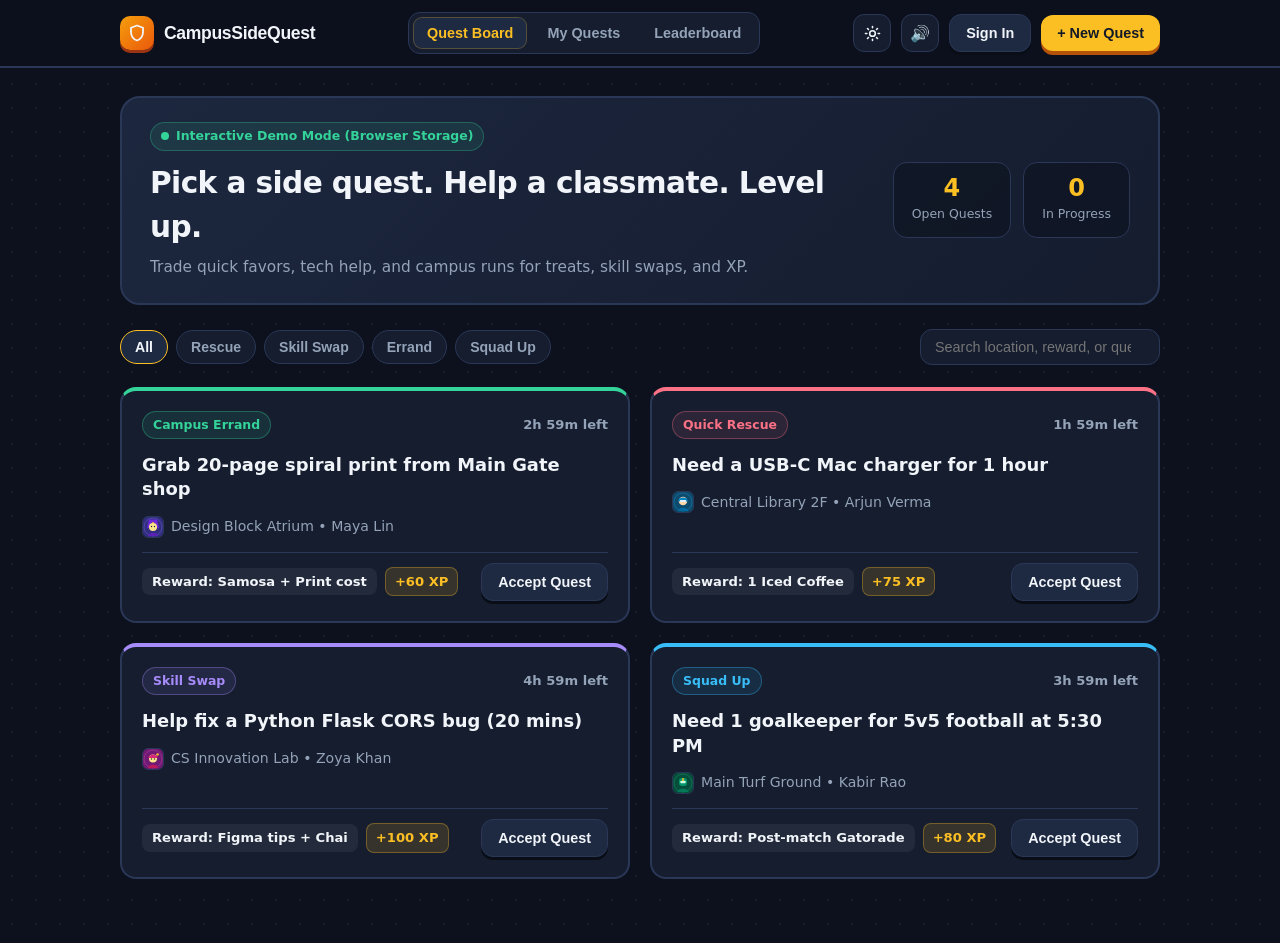
==== index.html @ 1ff0b3d2 "Add dark/light theme toggle, SVG hero avatars, and SFX speaker emoji" ====
<!DOCTYPE html>
<html lang="en">
<head>
  <meta charset="UTF-8" />
  <meta name="viewport" content="width=device-width, initial-scale=1.0" />
  <title>CampusSideQuest — Campus RPG Quest Board</title>
  <link rel="stylesheet" href="./styles.css" />
</head>
<body>
  <canvas id="confetti-canvas" aria-hidden="true"></canvas>

  <!-- Top Game HUD -->
  <header class="hud-bar">
    <div class="hud-inner">
      <button class="brand" id="brand-btn" type="button">
        <span class="brand-icon" aria-hidden="true">
          <svg width="18" height="18" viewBox="0 0 24 24" fill="none" stroke="currentColor" stroke-width="2.4" stroke-linecap="round" stroke-linejoin="round">
            <path d="M12 2L4 5v6.09c0 5.05 3.41 9.76 8 10.91 4.59-1.15 8-5.86 8-10.91V5l-8-3z"/>
          </svg>
        </span>
        <span class="brand-text">CampusSideQuest</span>
      </button>

      <nav class="nav-tabs" aria-label="Main navigation">
        <button class="nav-tab active" data-view="board" type="button">Quest Board</button>
        <button class="nav-tab" data-view="mine" type="button">My Quests</button>
        <button class="nav-tab" data-view="leaderboard" type="button">Leaderboard</button>
      </nav>

      <div class="hud-actions">
        <button class="icon-btn" id="theme-toggle" type="button" title="Toggle dark / light mode" aria-label="Toggle theme">
          <svg id="theme-icon-sun" width="17" height="17" viewBox="0 0 24 24" fill="none" stroke="currentColor" stroke-width="2.2" stroke-linecap="round" stroke-linejoin="round">
            <circle cx="12" cy="12" r="4"/>
            <path d="M12 2v2M12 20v2M4.93 4.93l1.41 1.41M17.66 17.66l1.41 1.41M2 12h2M20 12h2M4.93 19.07l1.41-1.41M17.66 6.34l1.41-1.41"/>
          </svg>
          <svg id="theme-icon-moon" class="hidden" width="17" height="17" viewBox="0 0 24 24" fill="none" stroke="currentColor" stroke-width="2.2" stroke-linecap="round" stroke-linejoin="round">
            <path d="M21 12.79A9 9 0 1 1 11.21 3 7 7 0 0 0 21 12.79z"/>
          </svg>
        </button>

        <button class="icon-btn" id="sfx-toggle" type="button" title="Toggle game sound effects" aria-label="Toggle sound">
          🔊
        </button>

        <button class="hero-pill hidden" id="hero-pill" type="button" title="View Hero Profile & Badges">
          <span class="hero-avatar-box" id="hud-avatar"></span>
          <span class="hero-pill-meta">
            <span class="hero-pill-top">
              <strong id="hud-name">Hero</strong>
              <span class="lvl-tag" id="hud-level">Lv.1</span>
            </span>
            <span class="xp-track">
              <span class="xp-fill" id="hud-xp-fill"></span>
            </span>
          </span>
        </button>

        <button class="btn btn-secondary" id="signin-open-btn" type="button">Sign In</button>
        <button class="btn btn-primary" id="new-quest-btn" type="button">+ New Quest</button>
      </div>
    </div>
  </header>

  <!-- Main Content -->
  <main class="container">
    <!-- VIEW 1: QUEST BOARD -->
    <section id="view-board" class="view active">
      <div class="hero-banner">
        <div>
          <span class="live-dot-pill" id="mode-pill"><span class="pulse-dot"></span> Live Campus Board</span>
          <h1>Pick a side quest. Help a classmate. Level up.</h1>
          <p class="subtitle">Trade quick favors, tech help, and campus runs for treats, skill swaps, and XP.</p>
        </div>
        <div class="banner-stats">
          <div class="stat-chip">
            <span class="stat-num" id="stat-open-count">0</span>
            <span class="stat-label">Open Quests</span>
          </div>
          <div class="stat-chip">
            <span class="stat-num" id="stat-active-count">0</span>
            <span class="stat-label">In Progress</span>
          </div>
        </div>
      </div>

      <div class="toolbar">
        <div class="filter-pills" id="category-filters">
          <button class="filter-pill active" data-cat="all" type="button">All</button>
          <button class="filter-pill" data-cat="rescue" type="button">Rescue</button>
          <button class="filter-pill" data-cat="skill" type="button">Skill Swap</button>
          <button class="filter-pill" data-cat="errand" type="button">Errand</button>
          <button class="filter-pill" data-cat="squad" type="button">Squad Up</button>
        </div>
        <input
          id="search-input"
          class="search-input"
          type="search"
          placeholder="Search location, reward, or quest..."
          aria-label="Search quests"
        />
      </div>

      <div id="board-grid" class="quest-grid"></div>
      <div id="board-empty" class="empty-state hidden">
        <div class="empty-badge">QUEST BOARD</div>
        <h3>No matching quests right now</h3>
        <p>Be the first hero to post a quest or clear your search filter.</p>
        <button class="btn btn-primary" id="empty-post-btn" type="button">+ Post a Quest</button>
      </div>
    </section>

    <!-- VIEW 2: MY QUESTS -->
    <section id="view-mine" class="view">
      <div class="section-head">
        <div>
          <h2>My Quest Log</h2>
          <p class="subtitle">Quests you accepted or posted, with live chat and 4-digit handshake PINs.</p>
        </div>
      </div>
      <div id="mine-guest" class="empty-state hidden">
        <div class="empty-badge">GUILD ACCESS</div>
        <h3>Sign in to view your Quest Log</h3>
        <p>Track quests you've posted or accepted and earn campus XP.</p>
        <button class="btn btn-primary" id="mine-signin-btn" type="button">Choose Your Hero</button>
      </div>
      <div id="mine-grid" class="quest-grid"></div>
      <div id="mine-empty" class="empty-state hidden">
        <div class="empty-badge">EMPTY LOG</div>
        <h3>Your Quest Log is empty</h3>
        <p>Accept an open quest from the board or post one of your own!</p>
      </div>
    </section>

    <!-- VIEW 3: LEADERBOARD -->
    <section id="view-leaderboard" class="view">
      <div class="section-head">
        <div>
          <h2>Campus Hall of Fame</h2>
          <p class="subtitle">Top helpers and friendly rivalry across departments and hostels.</p>
        </div>
      </div>

      <div class="leaderboard-layout">
        <div class="panel">
          <h3 class="panel-title">Top Heroes</h3>
          <div id="lb-heroes" class="lb-list"></div>
        </div>

        <div class="panel">
          <div class="panel-header-row">
            <h3 class="panel-title">Guild Standings</h3>
            <div class="segmented" id="guild-toggle">
              <button class="seg-btn active" data-guild="departments" type="button">Departments</button>
              <button class="seg-btn" data-guild="hostels" type="button">Hostels</button>
            </div>
          </div>
          <div id="lb-guilds" class="lb-list"></div>
        </div>
      </div>
    </section>
  </main>

  <!-- MODAL: AUTH / DEMO HEROES -->
  <div id="auth-modal" class="modal-backdrop hidden" role="dialog" aria-modal="true" aria-labelledby="auth-modal-title">
    <div class="modal modal-sm">
      <div class="modal-header">
        <h3 id="auth-modal-title">Enter the Guild</h3>
        <button class="close-btn" data-close="auth-modal" type="button" aria-label="Close">&times;</button>
      </div>

      <div class="auth-tabs">
        <button class="auth-tab active" data-auth-tab="demo" type="button">Quick Demo</button>
        <button class="auth-tab" data-auth-tab="login" type="button">Sign In</button>
        <button class="auth-tab" data-auth-tab="register" type="button">New Hero</button>
      </div>

      <div id="auth-pane-demo" class="auth-pane active">
        <p class="muted-text">Jump in with 1 click to test the full quest flow &amp; live handshake:</p>
        <div class="demo-grid">
          <button class="demo-card" data-demo-email="maya@campus.edu" type="button">
            <span class="hero-avatar-box" data-avatar-key="CM"></span>
            <span><strong>Maya Lin</strong><small>CS • North Hall</small></span>
          </button>
          <button class="demo-card" data-demo-email="arjun@campus.edu" type="button">
            <span class="hero-avatar-box" data-avatar-key="TR"></span>
            <span><strong>Arjun Verma</strong><small>ECE • Cedar Block</small></span>
          </button>
          <button class="demo-card" data-demo-email="zoya@campus.edu" type="button">
            <span class="hero-avatar-box" data-avatar-key="PB"></span>
            <span><strong>Zoya Khan</strong><small>Design • Artisan Wing</small></span>
          </button>
          <button class="demo-card" data-demo-email="kabir@campus.edu" type="button">
            <span class="hero-avatar-box" data-avatar-key="ST"></span>
            <span><strong>Kabir Rao</strong><small>Mech • North Hall</small></span>
          </button>
        </div>
      </div>

      <form id="login-form" class="auth-pane">
        <label class="field">
          <span>College Email</span>
          <input name="email" type="email" required placeholder="you@campus.edu" />
        </label>
        <label class="field">
          <span>Password</span>
          <input name="password" type="password" required placeholder="••••••••" />
        </label>
        <button class="btn btn-primary btn-full" type="submit">Sign In</button>
      </form>

      <form id="register-form" class="auth-pane">
        <label class="field">
          <span>Your Name</span>
          <input name="name" type="text" required minlength="2" maxlength="40" placeholder="e.g. Riya Sharma" />
        </label>
        <label class="field">
          <span>College Email</span>
          <input name="email" type="email" required placeholder="riya@campus.edu" />
        </label>
        <div class="field-row">
          <label class="field">
            <span>Department</span>
            <input name="department" type="text" required maxlength="24" placeholder="CS" value="CS" />
          </label>
          <label class="field">
            <span>Hostel / Wing</span>
            <input name="hostel" type="text" required maxlength="30" placeholder="North Hall" value="North Hall" />
          </label>
        </div>
        <label class="field">
          <span>Hero Class</span>
          <select name="avatar" id="hero-class-select">
            <option value="CM">Code Mage (CM)</option>
            <option value="TR">Tech Ranger (TR)</option>
            <option value="PB">Pixel Bard (PB)</option>
            <option value="ST">Squad Tank (ST)</option>
            <option value="NO">Night Owl (NO)</option>
            <option value="LA">Lab Alchemist (LA)</option>
          </select>
        </label>
        <label class="field">
          <span>Password</span>
          <input name="password" type="password" required minlength="6" placeholder="At least 6 characters" />
        </label>
        <button class="btn btn-primary btn-full" type="submit">Create Hero &amp; Join</button>
      </form>
    </div>
  </div>

  <!-- MODAL: CREATE QUEST -->
  <div id="create-modal" class="modal-backdrop hidden" role="dialog" aria-modal="true" aria-labelledby="create-modal-title">
    <div class="modal modal-sm">
      <div class="modal-header">
        <h3 id="create-modal-title">Post a New Quest</h3>
        <button class="close-btn" data-close="create-modal" type="button" aria-label="Close">&times;</button>
      </div>
      <form id="create-quest-form" class="stack-form">
        <label class="field">
          <span>Category</span>
          <select name="category" id="quest-category-input">
            <option value="rescue">Quick Rescue (+75 XP)</option>
            <option value="skill">Skill Swap (+100 XP)</option>
            <option value="errand">Campus Errand (+60 XP)</option>
            <option value="squad">Squad Up (+80 XP)</option>
          </select>
        </label>
        <label class="field">
          <span>Quest Title</span>
          <input name="title" type="text" required minlength="4" maxlength="100" placeholder="e.g. Need a scientific calculator for 2 PM exam" />
        </label>
        <label class="field">
          <span>Campus Location</span>
          <input name="location" type="text" required minlength="2" maxlength="60" placeholder="e.g. Library 2F / Block B" />
        </label>
        <div class="field-row">
          <label class="field">
            <span>Reward / Barter</span>
            <input name="reward_text" type="text" maxlength="50" placeholder="e.g. 1 Cold Coffee" />
          </label>
          <label class="field">
            <span>Expires In</span>
            <select name="duration_minutes">
              <option value="60">1 hour</option>
              <option value="120" selected>2 hours</option>
              <option value="240">4 hours</option>
              <option value="480">8 hours</option>
            </select>
          </label>
        </div>
        <label class="field">
          <span>Details (optional)</span>
          <textarea name="description" rows="2" maxlength="400" placeholder="Quick note so your helper knows where to meet you..."></textarea>
        </label>
        <button class="btn btn-primary btn-full" type="submit">Publish Quest</button>
      </form>
    </div>
  </div>

  <!-- MODAL: QUEST DETAIL & HANDSHAKE -->
  <div id="detail-modal" class="modal-backdrop hidden" role="dialog" aria-modal="true" aria-labelledby="detail-title">
    <div class="modal modal-lg">
      <div class="modal-header">
        <div class="detail-header-badges">
          <span class="cat-badge" id="detail-category">Rescue</span>
          <span class="status-pill" id="detail-status">Open</span>
        </div>
        <button class="close-btn" data-close="detail-modal" type="button" aria-label="Close">&times;</button>
      </div>

      <h2 id="detail-title" class="detail-title"></h2>
      <p id="detail-desc" class="detail-desc"></p>

      <div class="detail-meta-grid">
        <div class="meta-box">
          <span class="meta-label">Location</span>
          <strong id="detail-location">—</strong>
        </div>
        <div class="meta-box">
          <span class="meta-label">Reward</span>
          <strong id="detail-reward">—</strong>
        </div>
        <div class="meta-box">
          <span class="meta-label">XP Bounty</span>
          <strong id="detail-xp" class="xp-gold">+75 XP</strong>
        </div>
        <div class="meta-box">
          <span class="meta-label">Time Left</span>
          <strong id="detail-timer">—</strong>
        </div>
      </div>

      <div class="party-row" id="detail-party"></div>

      <!-- Handshake / Action Area -->
      <div id="detail-action-box" class="handshake-box"></div>

      <!-- Party Chat -->
      <div class="chat-panel">
        <div class="chat-title">Quest Party Chat</div>
        <div id="detail-messages" class="chat-messages"></div>
        <form id="chat-form" class="chat-form">
          <input id="chat-input" type="text" maxlength="300" placeholder="Send a quick message..." />
          <button class="btn btn-secondary" type="submit">Send</button>
        </form>
      </div>
    </div>
  </div>

  <!-- MODAL: HERO PROFILE & BADGES -->
  <div id="profile-modal" class="modal-backdrop hidden" role="dialog" aria-modal="true" aria-labelledby="profile-name">
    <div class="modal modal-sm">
      <div class="modal-header">
        <h3>Hero Card</h3>
        <button class="close-btn" data-close="profile-modal" type="button" aria-label="Close">&times;</button>
      </div>
      <div class="profile-hero">
        <div class="profile-avatar" id="profile-avatar">CM</div>
        <div>
          <h2 id="profile-name">Hero</h2>
          <p class="muted-text" id="profile-subtitle">Lv.1 Campus Rookie</p>
        </div>
      </div>
      <div class="profile-xp-box">
        <div class="profile-xp-top">
          <span id="profile-xp-label">0 / 150 XP</span>
          <span id="profile-reliability">100% Reliable</span>
        </div>
        <div class="xp-track xp-track-lg">
          <div class="xp-fill" id="profile-xp-fill"></div>
        </div>
      </div>
      <div class="badges-section">
        <h4>Badges</h4>
        <div id="profile-badges" class="badge-grid"></div>
      </div>
      <div class="profile-footer">
        <button class="btn btn-secondary" id="switch-hero-btn" type="button">Switch Hero</button>
        <button class="btn btn-danger" id="logout-btn" type="button">Sign Out</button>
      </div>
    </div>
  </div>

  <!-- Toast Stack -->
  <div id="toast-container" class="toast-container" aria-live="polite"></div>

  <script src="./app.js"></script>
</body>
</html>
---- styles.css ----
:root {
  --bg: #0c111d;
  --bg-card: #151d2f;
  --bg-card-hover: #1b253c;
  --bg-elevated: #1e2942;
  --hud-bg: rgba(12, 17, 29, 0.88);
  --banner-bg: linear-gradient(135deg, rgba(30, 41, 66, 0.9), rgba(21, 29, 47, 0.95));
  --surface-subtle: rgba(12, 17, 29, 0.55);
  --surface-soft: rgba(255, 255, 255, 0.06);
  --border: #2a3756;
  --dot-color: rgba(148, 163, 184, 0.09);
  --text: #f1f5f9;
  --text-muted: #94a3b8;
  --gold: #fbbf24;
  --gold-text: #fbbf24;
  --gold-dark: #b45309;
  --primary: #38bdf8;
  --primary-dark: #0284c7;
  --emerald: #34d399;
  --emerald-dark: #059669;
  --violet: #a78bfa;
  --coral: #fb7185;
  --danger: #f43f5e;
  --danger-dark: #be123c;
  --btn-secondary-shadow: #090d16;
  --radius: 16px;
}

html[data-theme="light"] {
  --bg: #f3f5fa;
  --bg-card: #ffffff;
  --bg-card-hover: #f8faff;
  --bg-elevated: #e8eef8;
  --hud-bg: rgba(255, 255, 255, 0.9);
  --banner-bg: linear-gradient(135deg, #ffffff, #e9effb);
  --surface-subtle: #f1f5fc;
  --surface-soft: #eef2fa;
  --border: #cfd9ec;
  --dot-color: rgba(71, 85, 105, 0.12);
  --text: #0f172a;
  --text-muted: #475569;
  --gold: #f59e0b;
  --gold-text: #b45309;
  --gold-dark: #b45309;
  --primary: #0284c7;
  --primary-dark: #0369a1;
  --emerald: #10b981;
  --emerald-dark: #047857;
  --violet: #7c3aed;
  --coral: #e11d48;
  --danger: #e11d48;
  --danger-dark: #9f1239;
  --btn-secondary-shadow: #cbd5e1;
}

* {
  box-sizing: border-box;
}

html, body {
  margin: 0;
  padding: 0;
  min-height: 100%;
  font-family: "Inter", "Segoe UI", system-ui, -apple-system, sans-serif;
  background-color: var(--bg);
  background-image: radial-gradient(var(--dot-color) 1px, transparent 1px);
  background-size: 24px 24px;
  color: var(--text);
  line-height: 1.5;
  transition: background-color 0.2s ease, color 0.2s ease;
}

.hidden {
  display: none !important;
}

#confetti-canvas {
  position: fixed;
  inset: 0;
  width: 100%;
  height: 100%;
  pointer-events: none;
  z-index: 9999;
}

/* ---- Top HUD ---- */
.hud-bar {
  position: sticky;
  top: 0;
  z-index: 50;
  background: var(--hud-bg);
  backdrop-filter: blur(12px);
  border-bottom: 2px solid var(--border);
}

.hud-inner {
  max-width: 1080px;
  margin: 0 auto;
  padding: 12px 20px;
  display: flex;
  align-items: center;
  justify-content: space-between;
  gap: 14px;
  flex-wrap: wrap;
}

.brand {
  background: none;
  border: none;
  color: var(--text);
  display: flex;
  align-items: center;
  gap: 10px;
  font-size: 1.1rem;
  font-weight: 800;
  letter-spacing: -0.02em;
  cursor: pointer;
  padding: 4px 0;
}

.brand-icon {
  display: grid;
  place-items: center;
  width: 34px;
  height: 34px;
  border-radius: 10px;
  background: linear-gradient(135deg, #f59e0b, #ea580c);
  font-size: 1.05rem;
  box-shadow: 0 3px 0 #9a3412;
}

.nav-tabs {
  display: flex;
  gap: 6px;
  background: var(--bg-card);
  padding: 4px;
  border-radius: 12px;
  border: 1.5px solid var(--border);
}

.nav-tab {
  background: transparent;
  border: none;
  color: var(--text-muted);
  font-weight: 600;
  font-size: 0.9rem;
  padding: 8px 14px;
  border-radius: 9px;
  cursor: pointer;
  transition: all 0.15s ease;
}

.nav-tab:hover {
  color: var(--text);
}

.nav-tab.active {
  background: var(--bg-elevated);
  color: var(--gold);
  box-shadow: inset 0 0 0 1px rgba(251, 191, 36, 0.25);
}

.hud-actions {
  display: flex;
  align-items: center;
  gap: 10px;
}

.icon-btn {
  width: 38px;
  height: 38px;
  border-radius: 11px;
  border: 1.5px solid var(--border);
  background: var(--bg-card);
  color: var(--text);
  font-size: 1rem;
  cursor: pointer;
  display: grid;
  place-items: center;
  transition: background 0.15s ease, border-color 0.15s ease;
}

.icon-btn:hover {
  background: var(--bg-elevated);
}

.hero-avatar-box {
  display: grid;
  place-items: center;
  width: 34px;
  height: 34px;
  border-radius: 10px;
  overflow: hidden;
  flex-shrink: 0;
  border: 1.5px solid var(--border);
}

.hero-avatar-box svg {
  width: 100%;
  height: 100%;
  display: block;
}

.hero-avatar-sm {
  width: 22px;
  height: 22px;
  border-radius: 6px;
}

.profile-avatar .hero-avatar-box {
  width: 100%;
  height: 100%;
  border: none;
  border-radius: 14px;
}

.hero-emblem {
  display: grid;
  place-items: center;
  width: 34px;
  height: 34px;
  border-radius: 10px;
  background: linear-gradient(135deg, #253352, #172035);
  border: 1.5px solid rgba(251, 191, 36, 0.35);
  color: var(--gold);
  font-size: 0.78rem;
  font-weight: 900;
  letter-spacing: 0.04em;
  flex-shrink: 0;
}

.badge-crest {
  display: grid;
  place-items: center;
  width: 32px;
  height: 32px;
  border-radius: 9px;
  background: rgba(251, 191, 36, 0.14);
  border: 1.5px solid rgba(251, 191, 36, 0.45);
  color: var(--gold);
  font-size: 0.76rem;
  font-weight: 900;
  flex-shrink: 0;
}

.empty-badge {
  display: inline-block;
  font-size: 0.74rem;
  font-weight: 800;
  letter-spacing: 0.08em;
  color: var(--gold);
  background: rgba(251, 191, 36, 0.12);
  border: 1px solid rgba(251, 191, 36, 0.3);
  border-radius: 999px;
  padding: 5px 12px;
  margin-bottom: 12px;
}

.rank-1 { color: var(--gold); }
.rank-2 { color: #cbd5e1; }
.rank-3 { color: #fb923c; }

/* ---- Tactile RPG Buttons ---- */
.btn {
  border: none;
  border-radius: 12px;
  font-weight: 700;
  font-size: 0.9rem;
  padding: 10px 16px;
  cursor: pointer;
  transition: transform 0.08s ease, filter 0.15s ease;
  display: inline-flex;
  align-items: center;
  justify-content: center;
  gap: 6px;
}

.btn:active {
  transform: translateY(2px);
}

.btn-primary {
  background: var(--gold);
  color: #111827;
  box-shadow: 0 4px 0 var(--gold-dark);
}

.btn-primary:hover {
  filter: brightness(1.06);
}

.btn-primary:active {
  box-shadow: 0 2px 0 var(--gold-dark);
}

.btn-emerald {
  background: var(--emerald);
  color: #06281e;
  box-shadow: 0 4px 0 var(--emerald-dark);
}

.btn-emerald:active {
  box-shadow: 0 2px 0 var(--emerald-dark);
}

.btn-secondary {
  background: var(--bg-elevated);
  color: var(--text);
  border: 1.5px solid var(--border);
  box-shadow: 0 3px 0 var(--btn-secondary-shadow);
}

.btn-secondary:hover {
  filter: brightness(1.06);
}

.btn-danger {
  background: var(--danger);
  color: #fff;
  box-shadow: 0 4px 0 var(--danger-dark);
}

.btn-full {
  width: 100%;
}

/* ---- Hero HUD Pill ---- */
.hero-pill {
  display: flex;
  align-items: center;
  gap: 10px;
  background: var(--bg-card);
  border: 1.5px solid var(--border);
  border-radius: 12px;
  padding: 5px 12px 5px 8px;
  color: var(--text);
  cursor: pointer;
}

.hero-pill:hover {
  border-color: var(--gold);
}

.hero-pill-avatar {
  font-size: 1.35rem;
  line-height: 1;
}

.hero-pill-meta {
  display: flex;
  flex-direction: column;
  gap: 4px;
  min-width: 96px;
}

.hero-pill-top {
  display: flex;
  align-items: center;
  justify-content: space-between;
  gap: 8px;
  font-size: 0.82rem;
}

.lvl-tag {
  color: var(--gold-text);
  font-weight: 800;
}

.xp-track {
  width: 100%;
  height: 6px;
  background: var(--surface-subtle);
  border-radius: 999px;
  overflow: hidden;
  border: 1px solid var(--border);
}

.xp-track-lg {
  height: 10px;
}

.xp-fill {
  display: block;
  height: 100%;
  width: 0%;
  background: linear-gradient(90deg, #f59e0b, #fde047);
  border-radius: 999px;
  transition: width 0.35s ease;
}

/* ---- Main Container ---- */
.container {
  max-width: 1080px;
  margin: 0 auto;
  padding: 28px 20px 64px;
}

.view {
  display: none;
}

.view.active {
  display: block;
  animation: fadeIn 0.2s ease;
}

@keyframes fadeIn {
  from { opacity: 0; transform: translateY(4px); }
  to { opacity: 1; transform: translateY(0); }
}

/* ---- Hero Banner ---- */
.hero-banner {
  background: var(--banner-bg);
  border: 2px solid var(--border);
  border-radius: 20px;
  padding: 24px 28px;
  display: flex;
  align-items: center;
  justify-content: space-between;
  gap: 24px;
  margin-bottom: 24px;
}

.live-dot-pill {
  display: inline-flex;
  align-items: center;
  gap: 7px;
  font-size: 0.78rem;
  font-weight: 700;
  color: var(--emerald);
  background: rgba(52, 211, 153, 0.1);
  border: 1px solid rgba(52, 211, 153, 0.3);
  padding: 4px 10px;
  border-radius: 999px;
  margin-bottom: 10px;
}

.pulse-dot {
  width: 8px;
  height: 8px;
  border-radius: 50%;
  background: var(--emerald);
  box-shadow: 0 0 0 0 rgba(52, 211, 153, 0.7);
  animation: pulse 2s infinite;
}

@keyframes pulse {
  0% { box-shadow: 0 0 0 0 rgba(52, 211, 153, 0.6); }
  70% { box-shadow: 0 0 0 8px rgba(52, 211, 153, 0); }
  100% { box-shadow: 0 0 0 0 rgba(52, 211, 153, 0); }
}

.hero-banner h1 {
  margin: 0 0 6px;
  font-size: clamp(1.35rem, 2.5vw, 1.85rem);
  letter-spacing: -0.02em;
}

.subtitle {
  margin: 0;
  color: var(--text-muted);
  font-size: 0.96rem;
}

.banner-stats {
  display: flex;
  gap: 12px;
  flex-shrink: 0;
}

.stat-chip {
  background: var(--surface-subtle);
  border: 1.5px solid var(--border);
  border-radius: 14px;
  padding: 12px 18px;
  text-align: center;
  min-width: 105px;
}

.stat-num {
  display: block;
  font-size: 1.5rem;
  font-weight: 800;
  color: var(--gold-text);
  line-height: 1.1;
}

.stat-label {
  font-size: 0.78rem;
  color: var(--text-muted);
}

/* ---- Toolbar ---- */
.toolbar {
  display: flex;
  align-items: center;
  justify-content: space-between;
  gap: 14px;
  margin-bottom: 22px;
  flex-wrap: wrap;
}

.filter-pills {
  display: flex;
  gap: 8px;
  flex-wrap: wrap;
}

.filter-pill {
  background: var(--bg-card);
  border: 1.5px solid var(--border);
  color: var(--text-muted);
  font-weight: 600;
  font-size: 0.88rem;
  padding: 8px 14px;
  border-radius: 999px;
  cursor: pointer;
  transition: all 0.15s ease;
}

.filter-pill:hover {
  color: var(--text);
  border-color: #475569;
}

.filter-pill.active {
  background: var(--bg-elevated);
  color: var(--text);
  border-color: var(--gold);
}

.search-input {
  background: var(--bg-card);
  border: 1.5px solid var(--border);
  border-radius: 12px;
  padding: 9px 14px;
  color: var(--text);
  font-size: 0.9rem;
  min-width: 240px;
}

.search-input:focus {
  outline: none;
  border-color: var(--primary);
}

/* ---- Quest Grid & Cards (Uncluttered!) ---- */
.quest-grid {
  display: grid;
  grid-template-columns: repeat(2, minmax(0, 1fr));
  gap: 20px;
}

.quest-card {
  background: var(--bg-card);
  border: 2px solid var(--border);
  border-top-width: 4px;
  border-radius: var(--radius);
  padding: 20px;
  display: flex;
  flex-direction: column;
  gap: 14px;
  cursor: pointer;
  transition: transform 0.14s ease, border-color 0.15s ease, background 0.15s ease;
}

.quest-card:hover {
  transform: translateY(-2px);
  background: var(--bg-card-hover);
}

.quest-card[data-cat="rescue"] { border-top-color: var(--coral); }
.quest-card[data-cat="skill"]  { border-top-color: var(--violet); }
.quest-card[data-cat="errand"] { border-top-color: var(--emerald); }
.quest-card[data-cat="squad"]  { border-top-color: var(--primary); }

.card-top {
  display: flex;
  align-items: center;
  justify-content: space-between;
  gap: 8px;
}

.cat-badge {
  font-size: 0.78rem;
  font-weight: 700;
  padding: 4px 10px;
  border-radius: 999px;
  background: rgba(255, 255, 255, 0.06);
  border: 1px solid rgba(255, 255, 255, 0.12);
}

.cat-rescue { color: var(--coral); border-color: rgba(251, 113, 133, 0.35); background: rgba(251, 113, 133, 0.1); }
.cat-skill  { color: var(--violet); border-color: rgba(167, 139, 250, 0.35); background: rgba(167, 139, 250, 0.1); }
.cat-errand { color: var(--emerald); border-color: rgba(52, 211, 153, 0.35); background: rgba(52, 211, 153, 0.1); }
.cat-squad  { color: var(--primary); border-color: rgba(56, 189, 248, 0.35); background: rgba(56, 189, 248, 0.1); }

.card-timer {
  font-size: 0.82rem;
  color: var(--text-muted);
  font-weight: 600;
}

.card-title {
  margin: 0;
  font-size: 1.12rem;
  font-weight: 700;
  line-height: 1.35;
}

.card-location {
  font-size: 0.88rem;
  color: var(--text-muted);
  display: flex;
  align-items: center;
  gap: 7px;
}

.card-bottom {
  margin-top: auto;
  padding-top: 10px;
  border-top: 1px solid var(--border);
  display: flex;
  align-items: center;
  justify-content: space-between;
  gap: 10px;
}

.card-rewards {
  display: flex;
  align-items: center;
  gap: 8px;
  flex-wrap: wrap;
}

.reward-pill {
  font-size: 0.82rem;
  font-weight: 600;
  background: var(--surface-soft);
  padding: 4px 10px;
  border-radius: 8px;
}

.xp-pill {
  font-size: 0.82rem;
  font-weight: 800;
  color: var(--gold-text);
  background: rgba(251, 191, 36, 0.14);
  border: 1px solid rgba(251, 191, 36, 0.32);
  padding: 4px 9px;
  border-radius: 8px;
}

.status-pill {
  font-size: 0.78rem;
  font-weight: 700;
  padding: 4px 10px;
  border-radius: 999px;
  text-transform: uppercase;
  letter-spacing: 0.03em;
}

.status-open      { background: rgba(52, 211, 153, 0.14); color: var(--emerald); }
.status-claimed   { background: rgba(251, 191, 36, 0.14); color: var(--gold); }
.status-completed { background: rgba(56, 189, 248, 0.16); color: var(--primary); }
.status-expired,
.status-cancelled { background: rgba(148, 163, 184, 0.14); color: var(--text-muted); }

/* ---- Leaderboard ---- */
.section-head {
  margin-bottom: 22px;
}

.section-head h2 {
  margin: 0 0 6px;
}

.leaderboard-layout {
  display: grid;
  grid-template-columns: 1.1fr 0.9fr;
  gap: 20px;
}

.panel {
  background: var(--bg-card);
  border: 2px solid var(--border);
  border-radius: var(--radius);
  padding: 20px;
}

.panel-header-row {
  display: flex;
  align-items: center;
  justify-content: space-between;
  gap: 10px;
  margin-bottom: 14px;
}

.panel-title {
  margin: 0 0 14px;
  font-size: 1.05rem;
}

.panel-header-row .panel-title {
  margin: 0;
}

.segmented {
  display: flex;
  background: var(--bg);
  border: 1.5px solid var(--border);
  border-radius: 10px;
  padding: 3px;
}

.seg-btn {
  background: none;
  border: none;
  color: var(--text-muted);
  font-size: 0.8rem;
  font-weight: 700;
  padding: 5px 10px;
  border-radius: 7px;
  cursor: pointer;
}

.seg-btn.active {
  background: var(--bg-elevated);
  color: var(--gold);
}

.lb-list {
  display: flex;
  flex-direction: column;
  gap: 10px;
}

.lb-row {
  display: flex;
  align-items: center;
  justify-content: space-between;
  gap: 12px;
  background: var(--surface-subtle);
  border: 1.5px solid var(--border);
  border-radius: 12px;
  padding: 12px 14px;
}

.lb-left {
  display: flex;
  align-items: center;
  gap: 12px;
}

.lb-rank {
  font-weight: 800;
  width: 24px;
  color: var(--gold-text);
}

.lb-avatar {
  font-size: 1.4rem;
}

.lb-name {
  display: block;
  font-weight: 700;
}

.lb-sub {
  font-size: 0.8rem;
  color: var(--text-muted);
}

.lb-xp {
  font-weight: 800;
  color: var(--gold-text);
}

.guild-row {
  flex-direction: column;
  align-items: stretch;
  gap: 8px;
}

.guild-top {
  display: flex;
  justify-content: space-between;
  align-items: center;
}

/* ---- Empty State ---- */
.empty-state {
  text-align: center;
  padding: 48px 20px;
  background: var(--bg-card);
  border: 2px dashed var(--border);
  border-radius: 20px;
}

.empty-icon {
  font-size: 2.4rem;
  margin-bottom: 8px;
}

.empty-state h3 {
  margin: 0 0 6px;
}

.empty-state p {
  margin: 0 0 18px;
  color: var(--text-muted);
}

/* ---- Modals ---- */
.modal-backdrop {
  position: fixed;
  inset: 0;
  background: rgba(5, 8, 15, 0.76);
  backdrop-filter: blur(6px);
  z-index: 200;
  display: grid;
  place-items: center;
  padding: 16px;
  overflow-y: auto;
}

.modal {
  width: 100%;
  background: var(--bg-card);
  border: 2px solid var(--border);
  border-radius: 20px;
  padding: 24px;
  box-shadow: 0 24px 64px rgba(0, 0, 0, 0.5);
  animation: fadeIn 0.16s ease;
}

.modal-sm { max-width: 460px; }
.modal-lg { max-width: 620px; }

.modal-header {
  display: flex;
  align-items: center;
  justify-content: space-between;
  margin-bottom: 16px;
}

.modal-header h3 {
  margin: 0;
}

.close-btn {
  width: 34px;
  height: 34px;
  border-radius: 10px;
  border: 1.5px solid var(--border);
  background: var(--bg-elevated);
  color: var(--text);
  cursor: pointer;
  font-size: 0.95rem;
}

/* ---- Forms ---- */
.stack-form, .auth-pane {
  display: flex;
  flex-direction: column;
  gap: 14px;
}

.auth-tabs {
  display: grid;
  grid-template-columns: repeat(3, 1fr);
  gap: 6px;
  background: var(--bg);
  padding: 4px;
  border-radius: 12px;
  border: 1.5px solid var(--border);
  margin-bottom: 16px;
}

.auth-tab {
  background: none;
  border: none;
  color: var(--text-muted);
  font-weight: 700;
  font-size: 0.85rem;
  padding: 8px;
  border-radius: 8px;
  cursor: pointer;
}

.auth-tab.active {
  background: var(--bg-elevated);
  color: var(--gold);
}

.auth-pane {
  display: none;
}

.auth-pane.active {
  display: flex;
}

.demo-grid {
  display: grid;
  grid-template-columns: 1fr 1fr;
  gap: 10px;
}

.demo-card {
  display: flex;
  align-items: center;
  gap: 10px;
  text-align: left;
  background: var(--bg);
  border: 1.5px solid var(--border);
  border-radius: 12px;
  padding: 12px;
  color: var(--text);
  cursor: pointer;
  transition: border-color 0.15s ease, transform 0.1s ease;
}

.demo-card:hover {
  border-color: var(--gold);
  transform: translateY(-1px);
}

.demo-avatar {
  font-size: 1.5rem;
}

.demo-card small {
  display: block;
  color: var(--text-muted);
  font-size: 0.76rem;
}

.field {
  display: flex;
  flex-direction: column;
  gap: 6px;
  font-size: 0.86rem;
  font-weight: 600;
}

.field input,
.field select,
.field textarea {
  background: var(--bg);
  border: 1.5px solid var(--border);
  border-radius: 10px;
  padding: 10px 12px;
  color: var(--text);
  font-size: 0.94rem;
  font-family: inherit;
}

.field input:focus,
.field select:focus,
.field textarea:focus {
  outline: none;
  border-color: var(--primary);
}

.field-row {
  display: grid;
  grid-template-columns: 1fr 1fr;
  gap: 12px;
}

.muted-text {
  margin: 0;
  color: var(--text-muted);
  font-size: 0.9rem;
}

/* ---- Detail Modal ---- */
.detail-header-badges {
  display: flex;
  align-items: center;
  gap: 8px;
}

.detail-title {
  margin: 0 0 8px;
  font-size: 1.35rem;
}

.detail-desc {
  margin: 0 0 18px;
  color: var(--text-muted);
}

.detail-meta-grid {
  display: grid;
  grid-template-columns: repeat(4, 1fr);
  gap: 10px;
  margin-bottom: 16px;
}

.meta-box {
  background: var(--bg);
  border: 1.5px solid var(--border);
  border-radius: 12px;
  padding: 10px 12px;
}

.meta-label {
  display: block;
  font-size: 0.74rem;
  color: var(--text-muted);
  margin-bottom: 2px;
}

.xp-gold {
  color: var(--gold-text);
}

.party-row {
  display: flex;
  gap: 12px;
  flex-wrap: wrap;
  margin-bottom: 16px;
}

.party-chip {
  flex: 1;
  min-width: 210px;
  display: flex;
  align-items: center;
  gap: 10px;
  background: var(--bg);
  border: 1.5px solid var(--border);
  border-radius: 12px;
  padding: 10px 12px;
}

.handshake-box {
  background: linear-gradient(135deg, rgba(251, 191, 36, 0.08), rgba(56, 189, 248, 0.06));
  border: 1.5px solid rgba(251, 191, 36, 0.35);
  border-radius: 14px;
  padding: 16px;
  margin-bottom: 16px;
}

.pin-display {
  font-size: 2rem;
  font-weight: 900;
  letter-spacing: 0.32em;
  color: var(--gold-text);
  background: var(--bg);
  border: 2px dashed rgba(251, 191, 36, 0.45);
  border-radius: 12px;
  padding: 10px 16px;
  text-align: center;
  margin: 10px 0;
}

.pin-form {
  display: flex;
  gap: 10px;
  margin-top: 10px;
}

.pin-input {
  width: 130px;
  text-align: center;
  font-size: 1.25rem;
  font-weight: 800;
  letter-spacing: 0.25em;
  background: var(--bg);
  border: 1.5px solid var(--border);
  border-radius: 10px;
  color: var(--gold);
  padding: 8px 10px;
}

.action-row {
  display: flex;
  gap: 10px;
  flex-wrap: wrap;
  align-items: center;
  justify-content: space-between;
}

/* ---- Chat ---- */
.chat-panel {
  background: var(--bg);
  border: 1.5px solid var(--border);
  border-radius: 14px;
  padding: 12px;
}

.chat-title {
  font-size: 0.84rem;
  font-weight: 700;
  color: var(--text-muted);
  margin-bottom: 10px;
}

.chat-messages {
  max-height: 170px;
  overflow-y: auto;
  display: flex;
  flex-direction: column;
  gap: 8px;
  margin-bottom: 10px;
}

.chat-msg {
  background: var(--bg-card);
  border: 1px solid var(--border);
  border-radius: 10px;
  padding: 8px 10px;
  font-size: 0.88rem;
}

.chat-msg-head {
  display: flex;
  justify-content: space-between;
  font-size: 0.76rem;
  color: var(--text-muted);
  margin-bottom: 2px;
}

.chat-form {
  display: flex;
  gap: 8px;
}

.chat-form input {
  flex: 1;
  background: var(--bg-card);
  border: 1.5px solid var(--border);
  border-radius: 10px;
  padding: 9px 12px;
  color: var(--text);
  font-size: 0.9rem;
}

/* ---- Profile Modal ---- */
.profile-hero {
  display: flex;
  align-items: center;
  gap: 14px;
  margin-bottom: 16px;
}

.profile-avatar {
  width: 60px;
  height: 60px;
  border-radius: 16px;
  background: var(--bg-elevated);
  border: 2px solid var(--gold);
  display: grid;
  place-items: center;
  font-size: 1.25rem;
  font-weight: 900;
  color: var(--gold);
  letter-spacing: 0.05em;
}

.profile-hero h2 {
  margin: 0 0 2px;
}

.profile-xp-box {
  background: var(--bg);
  border: 1.5px solid var(--border);
  border-radius: 12px;
  padding: 12px;
  margin-bottom: 16px;
}

.profile-xp-top {
  display: flex;
  justify-content: space-between;
  font-size: 0.84rem;
  font-weight: 700;
  margin-bottom: 8px;
}

.badges-section h4 {
  margin: 0 0 10px;
}

.badge-grid {
  display: grid;
  grid-template-columns: 1fr 1fr;
  gap: 8px;
  margin-bottom: 18px;
}

.badge-tile {
  display: flex;
  align-items: center;
  gap: 8px;
  background: var(--bg);
  border: 1.5px solid var(--border);
  border-radius: 10px;
  padding: 8px 10px;
  font-size: 0.82rem;
}

.badge-tile.locked {
  opacity: 0.4;
}

.badge-tile small {
  display: block;
  font-size: 0.72rem;
  color: var(--text-muted);
}

.profile-footer {
  display: flex;
  justify-content: space-between;
  gap: 10px;
}

/* ---- Toasts ---- */
.toast-container {
  position: fixed;
  bottom: 20px;
  right: 20px;
  display: flex;
  flex-direction: column;
  gap: 8px;
  z-index: 300;
}

.toast {
  background: var(--bg-elevated);
  border: 2px solid var(--gold);
  color: var(--text);
  border-radius: 12px;
  padding: 12px 16px;
  font-weight: 600;
  font-size: 0.9rem;
  box-shadow: 0 10px 28px rgba(0, 0, 0, 0.45);
  animation: fadeIn 0.16s ease;
}

.toast.error {
  border-color: var(--danger);
}

/* ---- Responsive ---- */
@media (max-width: 780px) {
  .quest-grid,
  .leaderboard-layout {
    grid-template-columns: 1fr;
  }

  .hero-banner {
    flex-direction: column;
    align-items: flex-start;
  }

  .detail-meta-grid {
    grid-template-columns: repeat(2, 1fr);
  }

  .demo-grid,
  .field-row,
  .badge-grid {
    grid-template-columns: 1fr;
  }

  .search-input {
    width: 100%;
  }
}
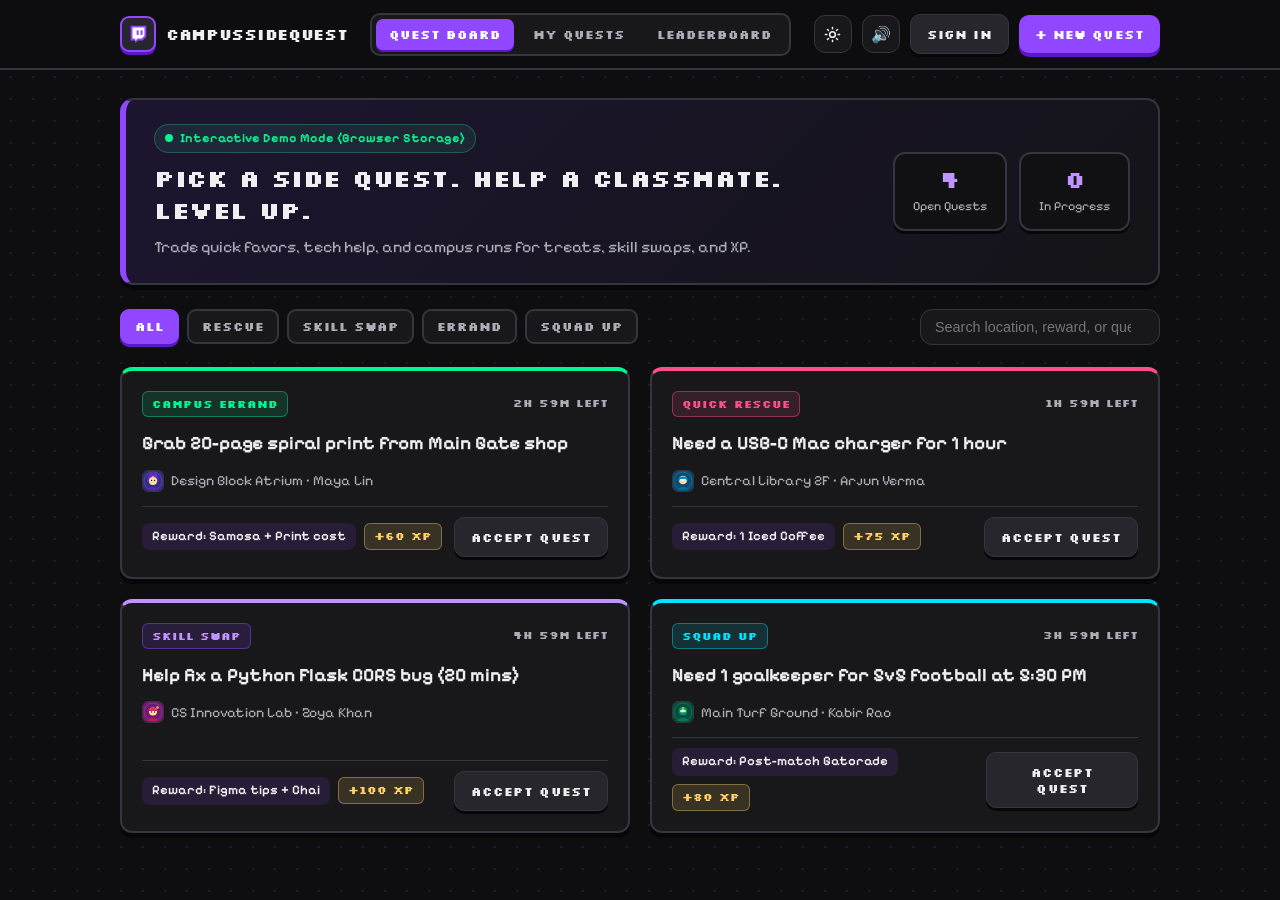
==== commit aecfa140: "Apply Twitch-inspired purple arcade theme, logo, and pixel fonts" ====
--- a/index.html
+++ b/index.html
@@ -4,6 +4,9 @@
   <meta charset="UTF-8" />
   <meta name="viewport" content="width=device-width, initial-scale=1.0" />
   <title>CampusSideQuest — Campus RPG Quest Board</title>
+  <link rel="preconnect" href="https://fonts.googleapis.com" />
+  <link rel="preconnect" href="https://fonts.gstatic.com" crossorigin />
+  <link href="https://fonts.googleapis.com/css2?family=Pixelify+Sans:wght@400;500;600;700&family=Silkscreen:wght@400;700&display=swap" rel="stylesheet" />
   <link rel="stylesheet" href="./styles.css" />
 </head>
 <body>
@@ -14,8 +17,11 @@
     <div class="hud-inner">
       <button class="brand" id="brand-btn" type="button">
         <span class="brand-icon" aria-hidden="true">
-          <svg width="18" height="18" viewBox="0 0 24 24" fill="none" stroke="currentColor" stroke-width="2.4" stroke-linecap="round" stroke-linejoin="round">
-            <path d="M12 2L4 5v6.09c0 5.05 3.41 9.76 8 10.91 4.59-1.15 8-5.86 8-10.91V5l-8-3z"/>
+          <svg width="22" height="22" viewBox="0 0 24 24" fill="none" xmlns="http://www.w3.org/2000/svg">
+            <path d="M4 3H21V15L17 19H12L9 22V19H4V3Z" fill="#9146FF"/>
+            <path d="M6 5H19V14L16 17H11.5L9 19.5V17H6V5Z" fill="#FFFFFF"/>
+            <rect x="10.5" y="8" width="2.2" height="5" fill="#9146FF"/>
+            <rect x="14.8" y="8" width="2.2" height="5" fill="#9146FF"/>
           </svg>
         </span>
         <span class="brand-text">CampusSideQuest</span>
--- a/styles.css
+++ b/styles.css
@@ -1,56 +1,66 @@
 :root {
-  --bg: #0c111d;
-  --bg-card: #151d2f;
-  --bg-card-hover: #1b253c;
-  --bg-elevated: #1e2942;
-  --hud-bg: rgba(12, 17, 29, 0.88);
-  --banner-bg: linear-gradient(135deg, rgba(30, 41, 66, 0.9), rgba(21, 29, 47, 0.95));
-  --surface-subtle: rgba(12, 17, 29, 0.55);
-  --surface-soft: rgba(255, 255, 255, 0.06);
-  --border: #2a3756;
-  --dot-color: rgba(148, 163, 184, 0.09);
-  --text: #f1f5f9;
-  --text-muted: #94a3b8;
-  --gold: #fbbf24;
-  --gold-text: #fbbf24;
+  --font-pixel: "Silkscreen", "Courier New", monospace;
+  --font-body: "Pixelify Sans", system-ui, -apple-system, sans-serif;
+  --bg: #0e0e10;
+  --bg-card: #18181b;
+  --bg-card-hover: #212126;
+  --bg-elevated: #26262c;
+  --hud-bg: rgba(14, 14, 16, 0.92);
+  --banner-bg: linear-gradient(135deg, #1d1530, #141418);
+  --surface-subtle: #111114;
+  --surface-soft: rgba(145, 70, 255, 0.12);
+  --border: #35353f;
+  --card-shadow: #070709;
+  --dot-color: rgba(145, 70, 255, 0.16);
+  --text: #efeff1;
+  --text-muted: #adadb8;
+  --twitch: #9146ff;
+  --twitch-dark: #5c16c5;
+  --twitch-soft: #bf94ff;
+  --gold: #ffd166;
+  --gold-text: #ffd166;
   --gold-dark: #b45309;
-  --primary: #38bdf8;
+  --primary: #00e5ff;
   --primary-dark: #0284c7;
-  --emerald: #34d399;
-  --emerald-dark: #059669;
-  --violet: #a78bfa;
-  --coral: #fb7185;
-  --danger: #f43f5e;
-  --danger-dark: #be123c;
-  --btn-secondary-shadow: #090d16;
-  --radius: 16px;
+  --emerald: #00f593;
+  --emerald-dark: #00995c;
+  --violet: #bf94ff;
+  --coral: #ff4d8d;
+  --danger: #ff3b6b;
+  --danger-dark: #a6113a;
+  --btn-secondary-shadow: #070709;
+  --radius: 12px;
 }
 
 html[data-theme="light"] {
-  --bg: #f3f5fa;
+  --bg: #f4f1fc;
   --bg-card: #ffffff;
-  --bg-card-hover: #f8faff;
-  --bg-elevated: #e8eef8;
-  --hud-bg: rgba(255, 255, 255, 0.9);
-  --banner-bg: linear-gradient(135deg, #ffffff, #e9effb);
-  --surface-subtle: #f1f5fc;
-  --surface-soft: #eef2fa;
-  --border: #cfd9ec;
-  --dot-color: rgba(71, 85, 105, 0.12);
-  --text: #0f172a;
-  --text-muted: #475569;
+  --bg-card-hover: #faf8ff;
+  --bg-elevated: #ece6fa;
+  --hud-bg: rgba(255, 255, 255, 0.94);
+  --banner-bg: linear-gradient(135deg, #ffffff, #ede6ff);
+  --surface-subtle: #f5f2fc;
+  --surface-soft: rgba(119, 44, 232, 0.08);
+  --border: #d5c7f5;
+  --card-shadow: #cfc2ee;
+  --dot-color: rgba(119, 44, 232, 0.14);
+  --text: #0e0e10;
+  --text-muted: #53535f;
+  --twitch: #772ce8;
+  --twitch-dark: #4c1d95;
+  --twitch-soft: #6d28d9;
   --gold: #f59e0b;
   --gold-text: #b45309;
   --gold-dark: #b45309;
   --primary: #0284c7;
   --primary-dark: #0369a1;
-  --emerald: #10b981;
+  --emerald: #059669;
   --emerald-dark: #047857;
-  --violet: #7c3aed;
+  --violet: #772ce8;
   --coral: #e11d48;
   --danger: #e11d48;
   --danger-dark: #9f1239;
-  --btn-secondary-shadow: #cbd5e1;
+  --btn-secondary-shadow: #cfc2ee;
 }
 
 * {
@@ -61,10 +71,11 @@
   margin: 0;
   padding: 0;
   min-height: 100%;
-  font-family: "Inter", "Segoe UI", system-ui, -apple-system, sans-serif;
+  font-family: var(--font-body);
+  font-size: 16px;
   background-color: var(--bg);
-  background-image: radial-gradient(var(--dot-color) 1px, transparent 1px);
-  background-size: 24px 24px;
+  background-image: radial-gradient(var(--dot-color) 1.5px, transparent 1.5px);
+  background-size: 22px 22px;
   color: var(--text);
   line-height: 1.5;
   transition: background-color 0.2s ease, color 0.2s ease;
@@ -111,8 +122,9 @@
   display: flex;
   align-items: center;
   gap: 10px;
-  font-size: 1.1rem;
-  font-weight: 800;
+  font-family: var(--font-pixel);
+  font-size: 0.96rem;
+  font-weight: 700;
   letter-spacing: -0.02em;
   cursor: pointer;
   padding: 4px 0;
@@ -121,12 +133,12 @@
 .brand-icon {
   display: grid;
   place-items: center;
-  width: 34px;
-  height: 34px;
-  border-radius: 10px;
-  background: linear-gradient(135deg, #f59e0b, #ea580c);
-  font-size: 1.05rem;
-  box-shadow: 0 3px 0 #9a3412;
+  width: 36px;
+  height: 36px;
+  border-radius: 9px;
+  background: var(--bg-elevated);
+  border: 2px solid var(--twitch);
+  box-shadow: 0 3px 0 var(--twitch-dark);
 }
 
 .nav-tabs {
@@ -134,18 +146,19 @@
   gap: 6px;
   background: var(--bg-card);
   padding: 4px;
-  border-radius: 12px;
-  border: 1.5px solid var(--border);
+  border-radius: 10px;
+  border: 2px solid var(--border);
 }
 
 .nav-tab {
   background: transparent;
   border: none;
   color: var(--text-muted);
-  font-weight: 600;
-  font-size: 0.9rem;
-  padding: 8px 14px;
-  border-radius: 9px;
+  font-family: var(--font-pixel);
+  font-weight: 700;
+  font-size: 0.74rem;
+  padding: 8px 13px;
+  border-radius: 7px;
   cursor: pointer;
   transition: all 0.15s ease;
 }
@@ -155,9 +168,9 @@
 }
 
 .nav-tab.active {
-  background: var(--bg-elevated);
-  color: var(--gold);
-  box-shadow: inset 0 0 0 1px rgba(251, 191, 36, 0.25);
+  background: var(--twitch);
+  color: #ffffff;
+  box-shadow: 0 2px 0 var(--twitch-dark);
 }
 
 .hud-actions {
@@ -263,10 +276,12 @@
 /* ---- Tactile RPG Buttons ---- */
 .btn {
   border: none;
-  border-radius: 12px;
-  font-weight: 700;
-  font-size: 0.9rem;
-  padding: 10px 16px;
+  border-radius: 10px;
+  font-family: var(--font-pixel);
+  font-weight: 700;
+  font-size: 0.76rem;
+  letter-spacing: 0.01em;
+  padding: 11px 16px;
   cursor: pointer;
   transition: transform 0.08s ease, filter 0.15s ease;
   display: inline-flex;
@@ -280,17 +295,17 @@
 }
 
 .btn-primary {
-  background: var(--gold);
-  color: #111827;
-  box-shadow: 0 4px 0 var(--gold-dark);
+  background: var(--twitch);
+  color: #ffffff;
+  box-shadow: 0 4px 0 var(--twitch-dark);
 }
 
 .btn-primary:hover {
-  filter: brightness(1.06);
+  filter: brightness(1.08);
 }
 
 .btn-primary:active {
-  box-shadow: 0 2px 0 var(--gold-dark);
+  box-shadow: 0 2px 0 var(--twitch-dark);
 }
 
 .btn-emerald {
@@ -338,7 +353,7 @@
 }
 
 .hero-pill:hover {
-  border-color: var(--gold);
+  border-color: var(--twitch);
 }
 
 .hero-pill-avatar {
@@ -350,7 +365,7 @@
   display: flex;
   flex-direction: column;
   gap: 4px;
-  min-width: 96px;
+  min-width: 102px;
 }
 
 .hero-pill-top {
@@ -358,33 +373,37 @@
   align-items: center;
   justify-content: space-between;
   gap: 8px;
-  font-size: 0.82rem;
+  font-size: 0.85rem;
 }
 
 .lvl-tag {
-  color: var(--gold-text);
-  font-weight: 800;
+  font-family: var(--font-pixel);
+  font-size: 0.7rem;
+  color: var(--twitch-soft);
+  font-weight: 700;
 }
 
 .xp-track {
   width: 100%;
-  height: 6px;
+  height: 8px;
   background: var(--surface-subtle);
-  border-radius: 999px;
+  border-radius: 5px;
   overflow: hidden;
-  border: 1px solid var(--border);
+  border: 1.5px solid var(--border);
 }
 
 .xp-track-lg {
-  height: 10px;
+  height: 12px;
 }
 
 .xp-fill {
   display: block;
   height: 100%;
   width: 0%;
-  background: linear-gradient(90deg, #f59e0b, #fde047);
-  border-radius: 999px;
+  background:
+    repeating-linear-gradient(90deg, transparent, transparent 10px, rgba(0, 0, 0, 0.2) 10px, rgba(0, 0, 0, 0.2) 12px),
+    linear-gradient(90deg, var(--twitch), var(--gold));
+  border-radius: 3px;
   transition: width 0.35s ease;
 }
 
@@ -413,7 +432,9 @@
 .hero-banner {
   background: var(--banner-bg);
   border: 2px solid var(--border);
-  border-radius: 20px;
+  border-left: 6px solid var(--twitch);
+  border-radius: 14px;
+  box-shadow: 0 5px 0 var(--card-shadow);
   padding: 24px 28px;
   display: flex;
   align-items: center;
@@ -452,15 +473,17 @@
 }
 
 .hero-banner h1 {
-  margin: 0 0 6px;
-  font-size: clamp(1.35rem, 2.5vw, 1.85rem);
+  font-family: var(--font-pixel);
+  margin: 0 0 8px;
+  font-size: clamp(1.1rem, 2vw, 1.48rem);
+  line-height: 1.35;
   letter-spacing: -0.02em;
 }
 
 .subtitle {
   margin: 0;
   color: var(--text-muted);
-  font-size: 0.96rem;
+  font-size: 1rem;
 }
 
 .banner-stats {
@@ -471,19 +494,21 @@
 
 .stat-chip {
   background: var(--surface-subtle);
-  border: 1.5px solid var(--border);
-  border-radius: 14px;
+  border: 2px solid var(--border);
+  border-radius: 12px;
   padding: 12px 18px;
   text-align: center;
-  min-width: 105px;
+  min-width: 110px;
+  box-shadow: 0 3px 0 var(--card-shadow);
 }
 
 .stat-num {
   display: block;
-  font-size: 1.5rem;
-  font-weight: 800;
-  color: var(--gold-text);
-  line-height: 1.1;
+  font-family: var(--font-pixel);
+  font-size: 1.45rem;
+  font-weight: 700;
+  color: var(--twitch-soft);
+  line-height: 1.15;
 }
 
 .stat-label {
@@ -509,25 +534,27 @@
 
 .filter-pill {
   background: var(--bg-card);
-  border: 1.5px solid var(--border);
-  color: var(--text-muted);
-  font-weight: 600;
-  font-size: 0.88rem;
-  padding: 8px 14px;
-  border-radius: 999px;
+  border: 2px solid var(--border);
+  color: var(--text-muted);
+  font-family: var(--font-pixel);
+  font-weight: 700;
+  font-size: 0.72rem;
+  padding: 8px 13px;
+  border-radius: 9px;
   cursor: pointer;
   transition: all 0.15s ease;
 }
 
 .filter-pill:hover {
   color: var(--text);
-  border-color: #475569;
+  border-color: var(--twitch-soft);
 }
 
 .filter-pill.active {
-  background: var(--bg-elevated);
-  color: var(--text);
-  border-color: var(--gold);
+  background: var(--twitch);
+  color: #ffffff;
+  border-color: var(--twitch);
+  box-shadow: 0 3px 0 var(--twitch-dark);
 }
 
 .search-input {
@@ -557,17 +584,20 @@
   border: 2px solid var(--border);
   border-top-width: 4px;
   border-radius: var(--radius);
+  box-shadow: 0 5px 0 var(--card-shadow);
   padding: 20px;
   display: flex;
   flex-direction: column;
   gap: 14px;
   cursor: pointer;
-  transition: transform 0.14s ease, border-color 0.15s ease, background 0.15s ease;
+  transition: transform 0.12s ease, border-color 0.15s ease, background 0.15s ease, box-shadow 0.12s ease;
 }
 
 .quest-card:hover {
-  transform: translateY(-2px);
+  transform: translateY(-3px);
   background: var(--bg-card-hover);
+  border-color: var(--twitch-soft);
+  box-shadow: 0 8px 0 var(--card-shadow);
 }
 
 .quest-card[data-cat="rescue"] { border-top-color: var(--coral); }
@@ -583,30 +613,32 @@
 }
 
 .cat-badge {
-  font-size: 0.78rem;
-  font-weight: 700;
-  padding: 4px 10px;
-  border-radius: 999px;
-  background: rgba(255, 255, 255, 0.06);
-  border: 1px solid rgba(255, 255, 255, 0.12);
-}
-
-.cat-rescue { color: var(--coral); border-color: rgba(251, 113, 133, 0.35); background: rgba(251, 113, 133, 0.1); }
-.cat-skill  { color: var(--violet); border-color: rgba(167, 139, 250, 0.35); background: rgba(167, 139, 250, 0.1); }
-.cat-errand { color: var(--emerald); border-color: rgba(52, 211, 153, 0.35); background: rgba(52, 211, 153, 0.1); }
-.cat-squad  { color: var(--primary); border-color: rgba(56, 189, 248, 0.35); background: rgba(56, 189, 248, 0.1); }
+  font-family: var(--font-pixel);
+  font-size: 0.68rem;
+  font-weight: 700;
+  padding: 4px 9px;
+  border-radius: 6px;
+  background: var(--surface-soft);
+  border: 1.5px solid var(--border);
+}
+
+.cat-rescue { color: var(--coral); border-color: rgba(255, 77, 141, 0.45); background: rgba(255, 77, 141, 0.12); }
+.cat-skill  { color: var(--twitch-soft); border-color: rgba(145, 70, 255, 0.45); background: rgba(145, 70, 255, 0.14); }
+.cat-errand { color: var(--emerald); border-color: rgba(0, 245, 147, 0.4); background: rgba(0, 245, 147, 0.12); }
+.cat-squad  { color: var(--primary); border-color: rgba(0, 229, 255, 0.4); background: rgba(0, 229, 255, 0.12); }
 
 .card-timer {
-  font-size: 0.82rem;
-  color: var(--text-muted);
-  font-weight: 600;
+  font-family: var(--font-pixel);
+  font-size: 0.7rem;
+  color: var(--text-muted);
+  font-weight: 700;
 }
 
 .card-title {
   margin: 0;
-  font-size: 1.12rem;
-  font-weight: 700;
-  line-height: 1.35;
+  font-size: 1.18rem;
+  font-weight: 700;
+  line-height: 1.3;
 }
 
 .card-location {
@@ -643,20 +675,22 @@
 }
 
 .xp-pill {
-  font-size: 0.82rem;
-  font-weight: 800;
+  font-family: var(--font-pixel);
+  font-size: 0.7rem;
+  font-weight: 700;
   color: var(--gold-text);
-  background: rgba(251, 191, 36, 0.14);
-  border: 1px solid rgba(251, 191, 36, 0.32);
+  background: rgba(255, 209, 102, 0.14);
+  border: 1.5px solid rgba(255, 209, 102, 0.38);
   padding: 4px 9px;
-  border-radius: 8px;
+  border-radius: 6px;
 }
 
 .status-pill {
-  font-size: 0.78rem;
-  font-weight: 700;
-  padding: 4px 10px;
-  border-radius: 999px;
+  font-family: var(--font-pixel);
+  font-size: 0.66rem;
+  font-weight: 700;
+  padding: 4px 9px;
+  border-radius: 6px;
   text-transform: uppercase;
   letter-spacing: 0.03em;
 }
@@ -673,7 +707,9 @@
 }
 
 .section-head h2 {
+  font-family: var(--font-pixel);
   margin: 0 0 6px;
+  font-size: 1.25rem;
 }
 
 .leaderboard-layout {
@@ -686,6 +722,7 @@
   background: var(--bg-card);
   border: 2px solid var(--border);
   border-radius: var(--radius);
+  box-shadow: 0 5px 0 var(--card-shadow);
   padding: 20px;
 }
 
@@ -698,8 +735,9 @@
 }
 
 .panel-title {
+  font-family: var(--font-pixel);
   margin: 0 0 14px;
-  font-size: 1.05rem;
+  font-size: 0.9rem;
 }
 
 .panel-header-row .panel-title {
@@ -718,16 +756,17 @@
   background: none;
   border: none;
   color: var(--text-muted);
-  font-size: 0.8rem;
-  font-weight: 700;
-  padding: 5px 10px;
+  font-family: var(--font-pixel);
+  font-size: 0.68rem;
+  font-weight: 700;
+  padding: 6px 10px;
   border-radius: 7px;
   cursor: pointer;
 }
 
 .seg-btn.active {
-  background: var(--bg-elevated);
-  color: var(--gold);
+  background: var(--twitch);
+  color: #ffffff;
 }
 
 .lb-list {
@@ -754,8 +793,10 @@
 }
 
 .lb-rank {
-  font-weight: 800;
-  width: 24px;
+  font-family: var(--font-pixel);
+  font-size: 0.8rem;
+  font-weight: 700;
+  width: 30px;
   color: var(--gold-text);
 }
 
@@ -774,7 +815,9 @@
 }
 
 .lb-xp {
-  font-weight: 800;
+  font-family: var(--font-pixel);
+  font-size: 0.78rem;
+  font-weight: 700;
   color: var(--gold-text);
 }
 
@@ -847,6 +890,8 @@
 }
 
 .modal-header h3 {
+  font-family: var(--font-pixel);
+  font-size: 0.96rem;
   margin: 0;
 }
 
@@ -883,16 +928,17 @@
   background: none;
   border: none;
   color: var(--text-muted);
-  font-weight: 700;
-  font-size: 0.85rem;
+  font-family: var(--font-pixel);
+  font-weight: 700;
+  font-size: 0.7rem;
   padding: 8px;
   border-radius: 8px;
   cursor: pointer;
 }
 
 .auth-tab.active {
-  background: var(--bg-elevated);
-  color: var(--gold);
+  background: var(--twitch);
+  color: #ffffff;
 }
 
 .auth-pane {
@@ -985,8 +1031,10 @@
 }
 
 .detail-title {
+  font-family: var(--font-pixel);
   margin: 0 0 8px;
-  font-size: 1.35rem;
+  font-size: 1.15rem;
+  line-height: 1.35;
 }
 
 .detail-desc {
@@ -1039,21 +1087,22 @@
 }
 
 .handshake-box {
-  background: linear-gradient(135deg, rgba(251, 191, 36, 0.08), rgba(56, 189, 248, 0.06));
-  border: 1.5px solid rgba(251, 191, 36, 0.35);
-  border-radius: 14px;
+  background: linear-gradient(135deg, rgba(145, 70, 255, 0.12), rgba(0, 245, 147, 0.06));
+  border: 2px solid rgba(145, 70, 255, 0.45);
+  border-radius: 12px;
   padding: 16px;
   margin-bottom: 16px;
 }
 
 .pin-display {
-  font-size: 2rem;
-  font-weight: 900;
-  letter-spacing: 0.32em;
-  color: var(--gold-text);
+  font-family: var(--font-pixel);
+  font-size: 1.85rem;
+  font-weight: 700;
+  letter-spacing: 0.3em;
+  color: var(--twitch-soft);
   background: var(--bg);
-  border: 2px dashed rgba(251, 191, 36, 0.45);
-  border-radius: 12px;
+  border: 2px dashed var(--twitch);
+  border-radius: 10px;
   padding: 10px 16px;
   text-align: center;
   margin: 10px 0;
@@ -1154,7 +1203,7 @@
   height: 60px;
   border-radius: 16px;
   background: var(--bg-elevated);
-  border: 2px solid var(--gold);
+  border: 2px solid var(--twitch);
   display: grid;
   place-items: center;
   font-size: 1.25rem;
@@ -1234,13 +1283,13 @@
 
 .toast {
   background: var(--bg-elevated);
-  border: 2px solid var(--gold);
+  border: 2px solid var(--twitch);
   color: var(--text);
-  border-radius: 12px;
+  border-radius: 10px;
   padding: 12px 16px;
   font-weight: 600;
-  font-size: 0.9rem;
-  box-shadow: 0 10px 28px rgba(0, 0, 0, 0.45);
+  font-size: 0.94rem;
+  box-shadow: 0 6px 0 var(--card-shadow);
   animation: fadeIn 0.16s ease;
 }
 
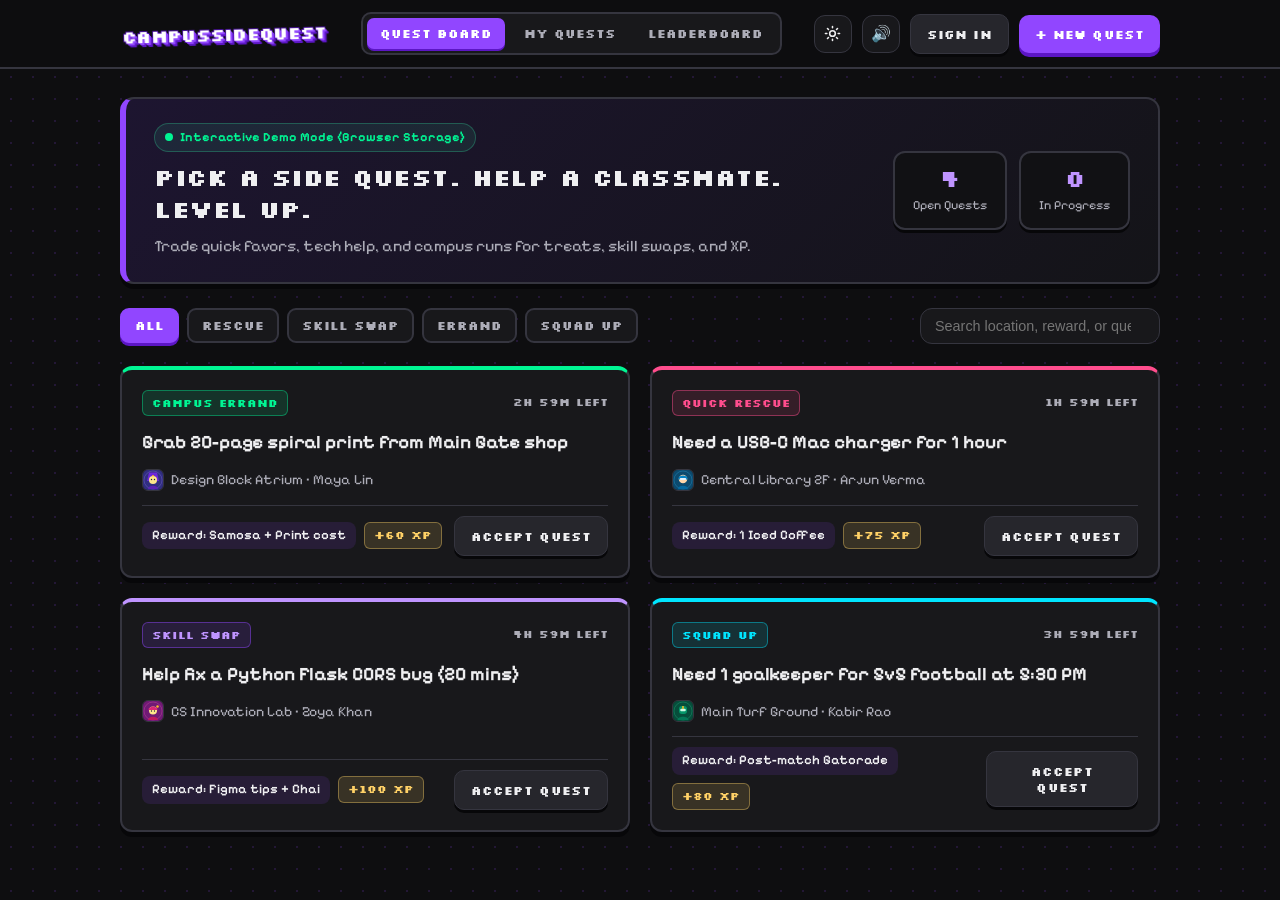
==== commit d9071467: "Use extruded Twitch-style wordmark for CampusSideQuest logo" ====
--- a/index.html
+++ b/index.html
@@ -15,16 +15,8 @@
   <!-- Top Game HUD -->
   <header class="hud-bar">
     <div class="hud-inner">
-      <button class="brand" id="brand-btn" type="button">
-        <span class="brand-icon" aria-hidden="true">
-          <svg width="22" height="22" viewBox="0 0 24 24" fill="none" xmlns="http://www.w3.org/2000/svg">
-            <path d="M4 3H21V15L17 19H12L9 22V19H4V3Z" fill="#9146FF"/>
-            <path d="M6 5H19V14L16 17H11.5L9 19.5V17H6V5Z" fill="#FFFFFF"/>
-            <rect x="10.5" y="8" width="2.2" height="5" fill="#9146FF"/>
-            <rect x="14.8" y="8" width="2.2" height="5" fill="#9146FF"/>
-          </svg>
-        </span>
-        <span class="brand-text">CampusSideQuest</span>
+      <button class="brand" id="brand-btn" type="button" aria-label="CampusSideQuest Home">
+        <span class="brand-wordmark">CampusSideQuest</span>
       </button>
 
       <nav class="nav-tabs" aria-label="Main navigation">
--- a/styles.css
+++ b/styles.css
@@ -121,24 +121,46 @@
   color: var(--text);
   display: flex;
   align-items: center;
-  gap: 10px;
-  font-family: var(--font-pixel);
-  font-size: 0.96rem;
-  font-weight: 700;
-  letter-spacing: -0.02em;
   cursor: pointer;
-  padding: 4px 0;
-}
-
-.brand-icon {
-  display: grid;
-  place-items: center;
-  width: 36px;
-  height: 36px;
-  border-radius: 9px;
-  background: var(--bg-elevated);
-  border: 2px solid var(--twitch);
-  box-shadow: 0 3px 0 var(--twitch-dark);
+  padding: 4px 2px;
+}
+
+.brand-wordmark {
+  display: inline-block;
+  font-family: var(--font-pixel);
+  font-size: 1.08rem;
+  font-weight: 700;
+  letter-spacing: -0.04em;
+  color: #ffffff;
+  -webkit-text-stroke: 1.5px var(--twitch-dark);
+  paint-order: stroke fill;
+  text-shadow:
+    1px 1px 0 var(--twitch),
+    2px 2px 0 var(--twitch),
+    3px 3px 0 var(--twitch-dark),
+    4px 4px 0 var(--twitch-dark);
+  transform: rotate(-1.5deg);
+  transition: transform 0.14s ease, text-shadow 0.14s ease;
+}
+
+.brand:hover .brand-wordmark {
+  transform: rotate(0deg) translate(-1px, -1px);
+  text-shadow:
+    1px 1px 0 var(--twitch),
+    2px 2px 0 var(--twitch),
+    3px 3px 0 var(--twitch),
+    4px 4px 0 var(--twitch-dark),
+    5px 5px 0 var(--twitch-dark);
+}
+
+html[data-theme="light"] .brand-wordmark {
+  color: #ffffff;
+  -webkit-text-stroke: 3px var(--twitch);
+  paint-order: stroke fill;
+  text-shadow:
+    2px 2px 0 var(--twitch-dark),
+    3px 3px 0 var(--twitch-dark),
+    4px 4px 0 #2e1065;
 }
 
 .nav-tabs {
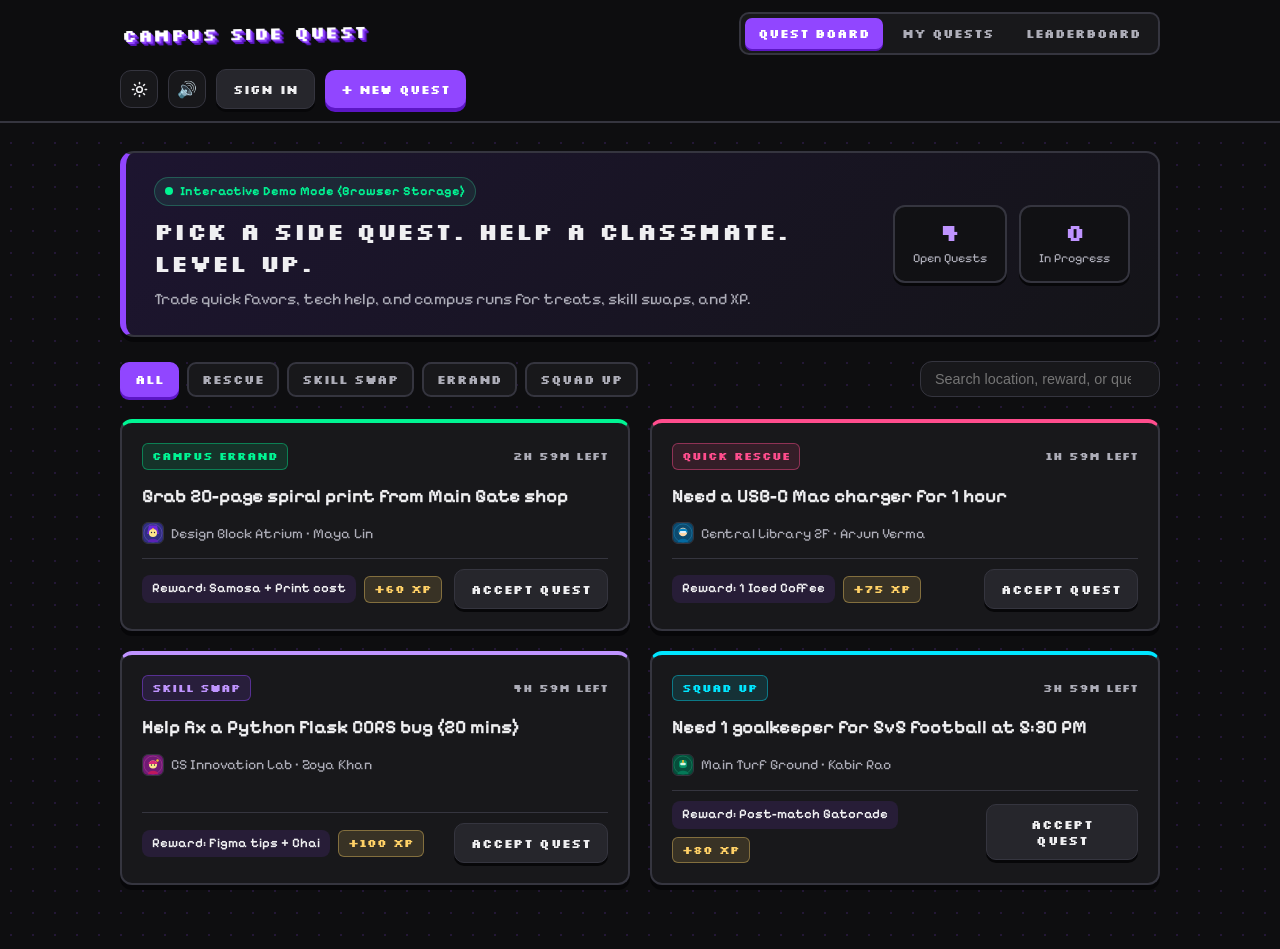
==== commit 7f35b022: "Space out brand wordmark and widen pixel letter spacing for readability" ====
--- a/index.html
+++ b/index.html
@@ -15,8 +15,8 @@
   <!-- Top Game HUD -->
   <header class="hud-bar">
     <div class="hud-inner">
-      <button class="brand" id="brand-btn" type="button" aria-label="CampusSideQuest Home">
-        <span class="brand-wordmark">CampusSideQuest</span>
+      <button class="brand" id="brand-btn" type="button" aria-label="Campus Side Quest Home">
+        <span class="brand-wordmark">Campus Side Quest</span>
       </button>
 
       <nav class="nav-tabs" aria-label="Main navigation">
--- a/styles.css
+++ b/styles.css
@@ -128,18 +128,17 @@
 .brand-wordmark {
   display: inline-block;
   font-family: var(--font-pixel);
-  font-size: 1.08rem;
-  font-weight: 700;
-  letter-spacing: -0.04em;
+  font-size: 1.05rem;
+  font-weight: 700;
+  letter-spacing: 0.03em;
+  word-spacing: 0.12em;
   color: #ffffff;
-  -webkit-text-stroke: 1.5px var(--twitch-dark);
-  paint-order: stroke fill;
   text-shadow:
     1px 1px 0 var(--twitch),
     2px 2px 0 var(--twitch),
     3px 3px 0 var(--twitch-dark),
     4px 4px 0 var(--twitch-dark);
-  transform: rotate(-1.5deg);
+  transform: rotate(-1deg);
   transition: transform 0.14s ease, text-shadow 0.14s ease;
 }
 
@@ -154,13 +153,11 @@
 }
 
 html[data-theme="light"] .brand-wordmark {
-  color: #ffffff;
-  -webkit-text-stroke: 3px var(--twitch);
-  paint-order: stroke fill;
+  color: var(--twitch);
   text-shadow:
+    1px 1px 0 #ffffff,
     2px 2px 0 var(--twitch-dark),
-    3px 3px 0 var(--twitch-dark),
-    4px 4px 0 #2e1065;
+    3px 3px 0 var(--twitch-dark);
 }
 
 .nav-tabs {
@@ -497,9 +494,9 @@
 .hero-banner h1 {
   font-family: var(--font-pixel);
   margin: 0 0 8px;
-  font-size: clamp(1.1rem, 2vw, 1.48rem);
-  line-height: 1.35;
-  letter-spacing: -0.02em;
+  font-size: clamp(1.08rem, 2vw, 1.42rem);
+  line-height: 1.4;
+  letter-spacing: 0.02em;
 }
 
 .subtitle {
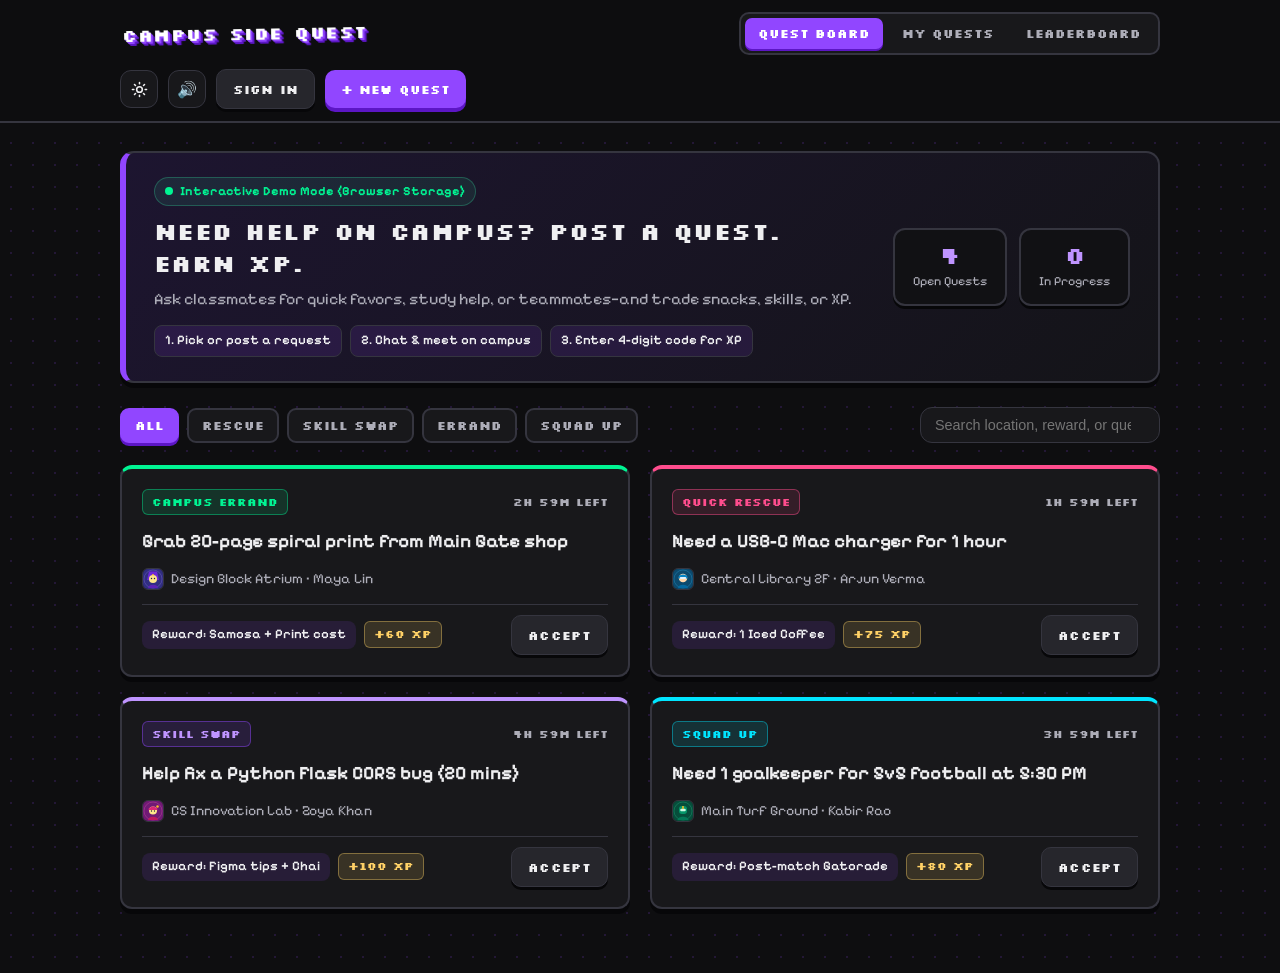
==== commit 87837b67: "Simplify copy and add 3-step quick guide for everyday users" ====
--- a/index.html
+++ b/index.html
@@ -66,8 +66,13 @@
       <div class="hero-banner">
         <div>
           <span class="live-dot-pill" id="mode-pill"><span class="pulse-dot"></span> Live Campus Board</span>
-          <h1>Pick a side quest. Help a classmate. Level up.</h1>
-          <p class="subtitle">Trade quick favors, tech help, and campus runs for treats, skill swaps, and XP.</p>
+          <h1>Need help on campus? Post a quest. Earn XP.</h1>
+          <p class="subtitle">Ask classmates for quick favors, study help, or teammates—and trade snacks, skills, or XP.</p>
+          <div class="quick-steps">
+            <span class="step-pill">1. Pick or post a request</span>
+            <span class="step-pill">2. Chat &amp; meet on campus</span>
+            <span class="step-pill">3. Enter 4-digit code for XP</span>
+          </div>
         </div>
         <div class="banner-stats">
           <div class="stat-chip">
@@ -109,23 +114,27 @@
 
     <!-- VIEW 2: MY QUESTS -->
     <section id="view-mine" class="view">
-      <div class="section-head">
+      <div class="section-head section-head-row">
         <div>
           <h2>My Quest Log</h2>
           <p class="subtitle">Quests you accepted or posted, with live chat and 4-digit handshake PINs.</p>
         </div>
+        <div class="segmented hidden" id="mine-filter">
+          <button class="seg-btn active" data-mine-filter="active" type="button">Active (0)</button>
+          <button class="seg-btn" data-mine-filter="completed" type="button">Completed (0)</button>
+        </div>
       </div>
       <div id="mine-guest" class="empty-state hidden">
-        <div class="empty-badge">GUILD ACCESS</div>
-        <h3>Sign in to view your Quest Log</h3>
-        <p>Track quests you've posted or accepted and earn campus XP.</p>
-        <button class="btn btn-primary" id="mine-signin-btn" type="button">Choose Your Hero</button>
+        <div class="empty-badge">SIGN IN REQUIRED</div>
+        <h3>Sign in to view your quests</h3>
+        <p>Track requests you posted or accepted and see your earned XP.</p>
+        <button class="btn btn-primary" id="mine-signin-btn" type="button">Sign In</button>
       </div>
       <div id="mine-grid" class="quest-grid"></div>
       <div id="mine-empty" class="empty-state hidden">
         <div class="empty-badge">EMPTY LOG</div>
-        <h3>Your Quest Log is empty</h3>
-        <p>Accept an open quest from the board or post one of your own!</p>
+        <h3 id="mine-empty-title">Your Quest Log is empty</h3>
+        <p id="mine-empty-desc">Accept an open quest from the board or post one of your own!</p>
       </div>
     </section>
 
@@ -140,13 +149,13 @@
 
       <div class="leaderboard-layout">
         <div class="panel">
-          <h3 class="panel-title">Top Heroes</h3>
+          <h3 class="panel-title">Top Helpers</h3>
           <div id="lb-heroes" class="lb-list"></div>
         </div>
 
         <div class="panel">
           <div class="panel-header-row">
-            <h3 class="panel-title">Guild Standings</h3>
+            <h3 class="panel-title">Dept &amp; Hostel Cup</h3>
             <div class="segmented" id="guild-toggle">
               <button class="seg-btn active" data-guild="departments" type="button">Departments</button>
               <button class="seg-btn" data-guild="hostels" type="button">Hostels</button>
@@ -162,18 +171,18 @@
   <div id="auth-modal" class="modal-backdrop hidden" role="dialog" aria-modal="true" aria-labelledby="auth-modal-title">
     <div class="modal modal-sm">
       <div class="modal-header">
-        <h3 id="auth-modal-title">Enter the Guild</h3>
+        <h3 id="auth-modal-title">Sign In or Join</h3>
         <button class="close-btn" data-close="auth-modal" type="button" aria-label="Close">&times;</button>
       </div>
 
       <div class="auth-tabs">
         <button class="auth-tab active" data-auth-tab="demo" type="button">Quick Demo</button>
         <button class="auth-tab" data-auth-tab="login" type="button">Sign In</button>
-        <button class="auth-tab" data-auth-tab="register" type="button">New Hero</button>
+        <button class="auth-tab" data-auth-tab="register" type="button">Sign Up</button>
       </div>
 
       <div id="auth-pane-demo" class="auth-pane active">
-        <p class="muted-text">Jump in with 1 click to test the full quest flow &amp; live handshake:</p>
+        <p class="muted-text">Pick any sample student account to try the site right away:</p>
         <div class="demo-grid">
           <button class="demo-card" data-demo-email="maya@campus.edu" type="button">
             <span class="hero-avatar-box" data-avatar-key="CM"></span>
@@ -225,22 +234,35 @@
             <input name="hostel" type="text" required maxlength="30" placeholder="North Hall" value="North Hall" />
           </label>
         </div>
-        <label class="field">
-          <span>Hero Class</span>
-          <select name="avatar" id="hero-class-select">
-            <option value="CM">Code Mage (CM)</option>
-            <option value="TR">Tech Ranger (TR)</option>
-            <option value="PB">Pixel Bard (PB)</option>
-            <option value="ST">Squad Tank (ST)</option>
-            <option value="NO">Night Owl (NO)</option>
-            <option value="LA">Lab Alchemist (LA)</option>
-          </select>
-        </label>
+        <div class="field">
+          <span>Choose Avatar</span>
+          <input type="hidden" name="avatar" id="register-avatar-input" value="CM" />
+          <div class="avatar-picker" id="avatar-picker" role="radiogroup" aria-label="Choose Avatar">
+            <button class="avatar-choice active" type="button" data-pick-avatar="CM" aria-label="Avatar 1">
+              <span class="hero-avatar-box" data-avatar-key="CM"></span>
+            </button>
+            <button class="avatar-choice" type="button" data-pick-avatar="TR" aria-label="Avatar 2">
+              <span class="hero-avatar-box" data-avatar-key="TR"></span>
+            </button>
+            <button class="avatar-choice" type="button" data-pick-avatar="PB" aria-label="Avatar 3">
+              <span class="hero-avatar-box" data-avatar-key="PB"></span>
+            </button>
+            <button class="avatar-choice" type="button" data-pick-avatar="ST" aria-label="Avatar 4">
+              <span class="hero-avatar-box" data-avatar-key="ST"></span>
+            </button>
+            <button class="avatar-choice" type="button" data-pick-avatar="NO" aria-label="Avatar 5">
+              <span class="hero-avatar-box" data-avatar-key="NO"></span>
+            </button>
+            <button class="avatar-choice" type="button" data-pick-avatar="LA" aria-label="Avatar 6">
+              <span class="hero-avatar-box" data-avatar-key="LA"></span>
+            </button>
+          </div>
+        </div>
         <label class="field">
           <span>Password</span>
           <input name="password" type="password" required minlength="6" placeholder="At least 6 characters" />
         </label>
-        <button class="btn btn-primary btn-full" type="submit">Create Hero &amp; Join</button>
+        <button class="btn btn-primary btn-full" type="submit">Create Account</button>
       </form>
     </div>
   </div>
@@ -254,26 +276,26 @@
       </div>
       <form id="create-quest-form" class="stack-form">
         <label class="field">
-          <span>Category</span>
+          <span>Type of Help</span>
           <select name="category" id="quest-category-input">
-            <option value="rescue">Quick Rescue (+75 XP)</option>
-            <option value="skill">Skill Swap (+100 XP)</option>
-            <option value="errand">Campus Errand (+60 XP)</option>
-            <option value="squad">Squad Up (+80 XP)</option>
+            <option value="rescue">Quick Rescue — urgent borrow (+75 XP)</option>
+            <option value="skill">Skill Swap — study / tech help (+100 XP)</option>
+            <option value="errand">Campus Errand — pickup / print (+60 XP)</option>
+            <option value="squad">Squad Up — sports / group (+80 XP)</option>
           </select>
         </label>
         <label class="field">
-          <span>Quest Title</span>
+          <span>What do you need?</span>
           <input name="title" type="text" required minlength="4" maxlength="100" placeholder="e.g. Need a scientific calculator for 2 PM exam" />
         </label>
         <label class="field">
-          <span>Campus Location</span>
+          <span>Where on campus?</span>
           <input name="location" type="text" required minlength="2" maxlength="60" placeholder="e.g. Library 2F / Block B" />
         </label>
         <div class="field-row">
           <label class="field">
-            <span>Reward / Barter</span>
-            <input name="reward_text" type="text" maxlength="50" placeholder="e.g. 1 Cold Coffee" />
+            <span>Thank-You Reward</span>
+            <input name="reward_text" type="text" maxlength="50" placeholder="e.g. Coffee, snacks, or help back" />
           </label>
           <label class="field">
             <span>Expires In</span>
@@ -318,7 +340,7 @@
           <strong id="detail-reward">—</strong>
         </div>
         <div class="meta-box">
-          <span class="meta-label">XP Bounty</span>
+          <span class="meta-label">XP Reward</span>
           <strong id="detail-xp" class="xp-gold">+75 XP</strong>
         </div>
         <div class="meta-box">
@@ -348,7 +370,7 @@
   <div id="profile-modal" class="modal-backdrop hidden" role="dialog" aria-modal="true" aria-labelledby="profile-name">
     <div class="modal modal-sm">
       <div class="modal-header">
-        <h3>Hero Card</h3>
+        <h3>My Profile &amp; XP</h3>
         <button class="close-btn" data-close="profile-modal" type="button" aria-label="Close">&times;</button>
       </div>
       <div class="profile-hero">
@@ -367,12 +389,27 @@
           <div class="xp-fill" id="profile-xp-fill"></div>
         </div>
       </div>
+      <div class="xp-guide">
+        <div class="xp-guide-title">How XP Works</div>
+        <div class="xp-guide-row">
+          <span>Complete a quest (4-digit PIN)</span>
+          <strong>+60 to +100 XP</strong>
+        </div>
+        <div class="xp-guide-row">
+          <span>Post a quest that gets finished</span>
+          <strong>+15 XP</strong>
+        </div>
+        <div class="xp-guide-row">
+          <span>Level up</span>
+          <strong>Every 150 XP</strong>
+        </div>
+      </div>
       <div class="badges-section">
         <h4>Badges</h4>
         <div id="profile-badges" class="badge-grid"></div>
       </div>
       <div class="profile-footer">
-        <button class="btn btn-secondary" id="switch-hero-btn" type="button">Switch Hero</button>
+        <button class="btn btn-secondary" id="switch-hero-btn" type="button">Switch Account</button>
         <button class="btn btn-danger" id="logout-btn" type="button">Sign Out</button>
       </div>
     </div>
--- a/styles.css
+++ b/styles.css
@@ -505,6 +505,23 @@
   font-size: 1rem;
 }
 
+.quick-steps {
+  display: flex;
+  flex-wrap: wrap;
+  gap: 8px;
+  margin-top: 14px;
+}
+
+.step-pill {
+  font-size: 0.82rem;
+  font-weight: 600;
+  color: var(--text);
+  background: var(--surface-soft);
+  border: 1.5px solid var(--border);
+  border-radius: 8px;
+  padding: 5px 10px;
+}
+
 .banner-stats {
   display: flex;
   gap: 12px;
@@ -723,6 +740,14 @@
 /* ---- Leaderboard ---- */
 .section-head {
   margin-bottom: 22px;
+}
+
+.section-head-row {
+  display: flex;
+  align-items: flex-end;
+  justify-content: space-between;
+  gap: 14px;
+  flex-wrap: wrap;
 }
 
 .section-head h2 {
@@ -1034,6 +1059,39 @@
   display: grid;
   grid-template-columns: 1fr 1fr;
   gap: 12px;
+}
+
+.avatar-picker {
+  display: grid;
+  grid-template-columns: repeat(6, 1fr);
+  gap: 8px;
+}
+
+.avatar-choice {
+  background: var(--bg);
+  border: 2px solid var(--border);
+  border-radius: 10px;
+  padding: 6px;
+  cursor: pointer;
+  display: grid;
+  place-items: center;
+  transition: transform 0.1s ease, border-color 0.15s ease, box-shadow 0.15s ease;
+}
+
+.avatar-choice:hover {
+  border-color: var(--twitch-soft);
+  transform: translateY(-1px);
+}
+
+.avatar-choice.active {
+  border-color: var(--twitch);
+  background: var(--surface-soft);
+  box-shadow: 0 3px 0 var(--twitch-dark);
+}
+
+.avatar-choice .hero-avatar-box {
+  width: 38px;
+  height: 38px;
 }
 
 .muted-text {
@@ -1251,6 +1309,40 @@
   margin-bottom: 8px;
 }
 
+.xp-guide {
+  background: var(--bg);
+  border: 1.5px solid var(--border);
+  border-radius: 12px;
+  padding: 12px;
+  margin-bottom: 16px;
+  display: flex;
+  flex-direction: column;
+  gap: 6px;
+}
+
+.xp-guide-title {
+  font-family: var(--font-pixel);
+  font-size: 0.72rem;
+  color: var(--twitch-soft);
+  margin-bottom: 2px;
+}
+
+.xp-guide-row {
+  display: flex;
+  justify-content: space-between;
+  align-items: center;
+  gap: 10px;
+  font-size: 0.85rem;
+  color: var(--text-muted);
+}
+
+.xp-guide-row strong {
+  font-family: var(--font-pixel);
+  font-size: 0.68rem;
+  color: var(--gold-text);
+  white-space: nowrap;
+}
+
 .badges-section h4 {
   margin: 0 0 10px;
 }
